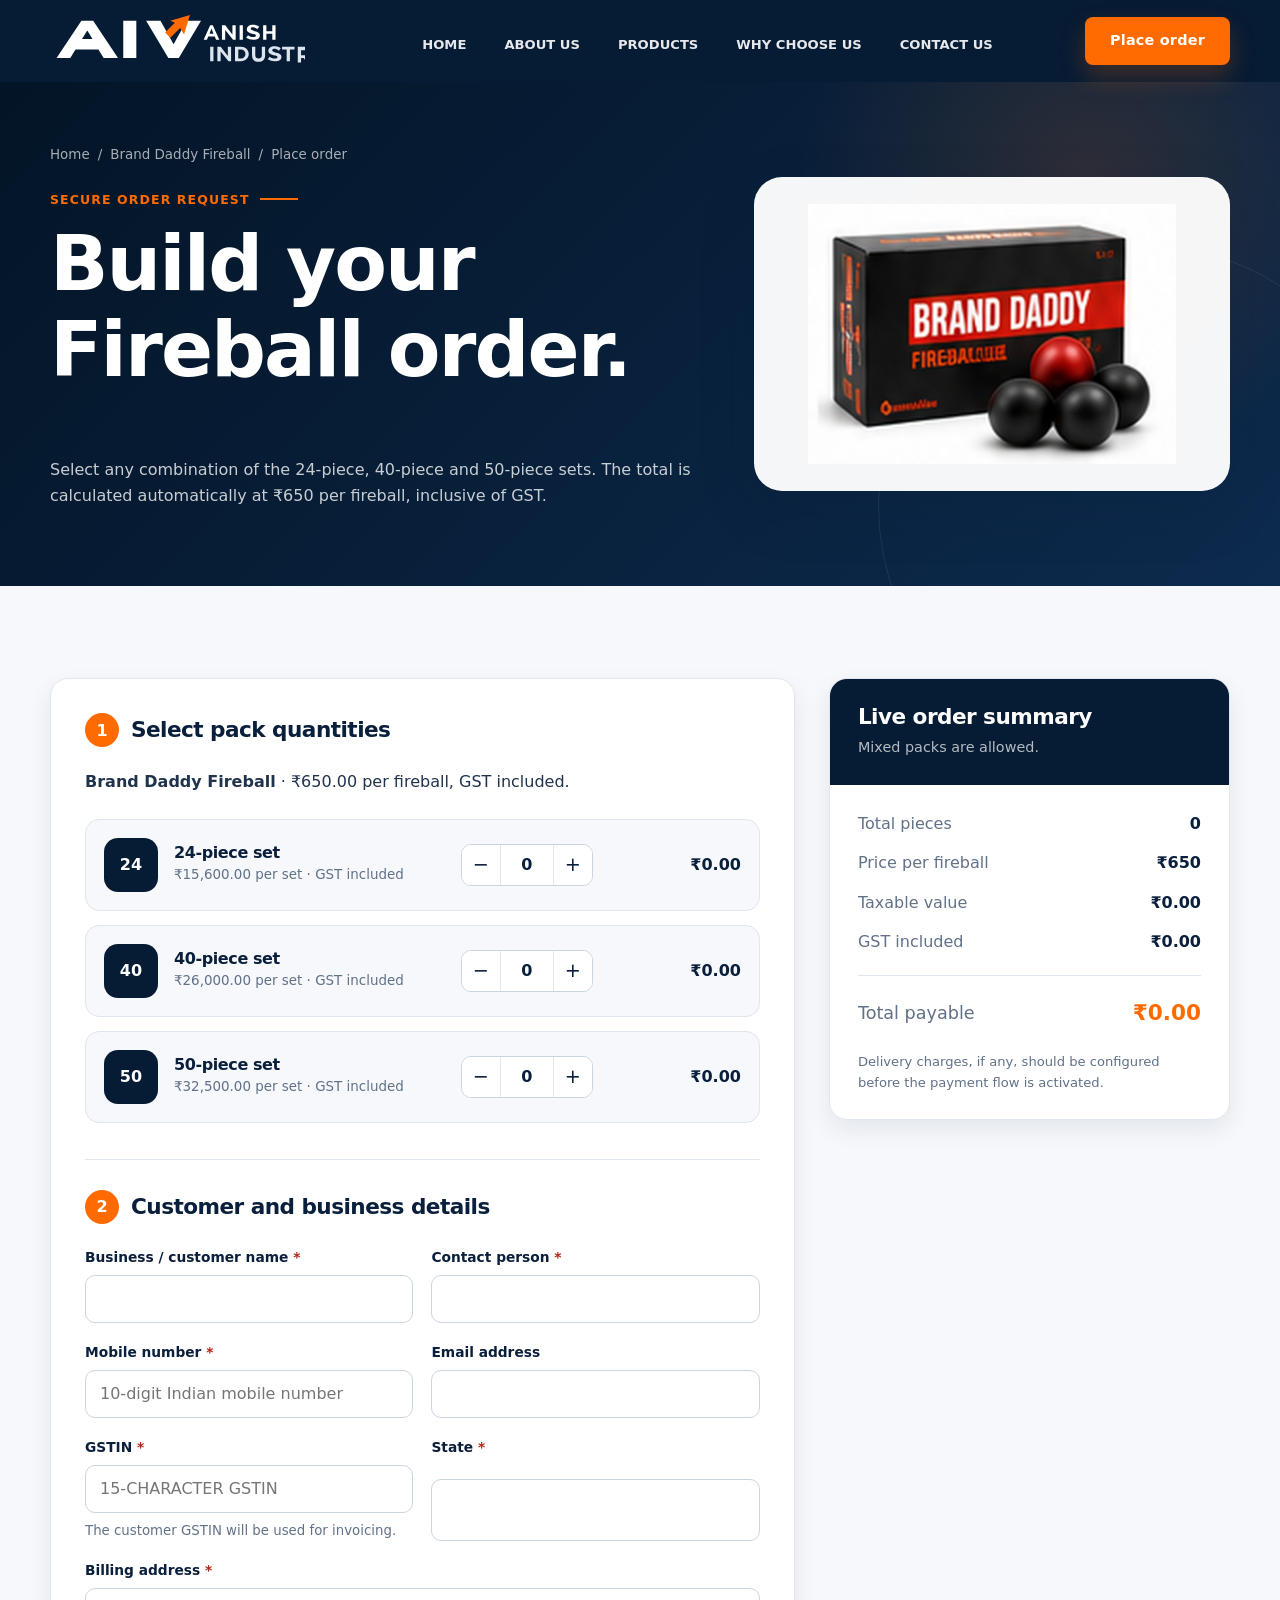
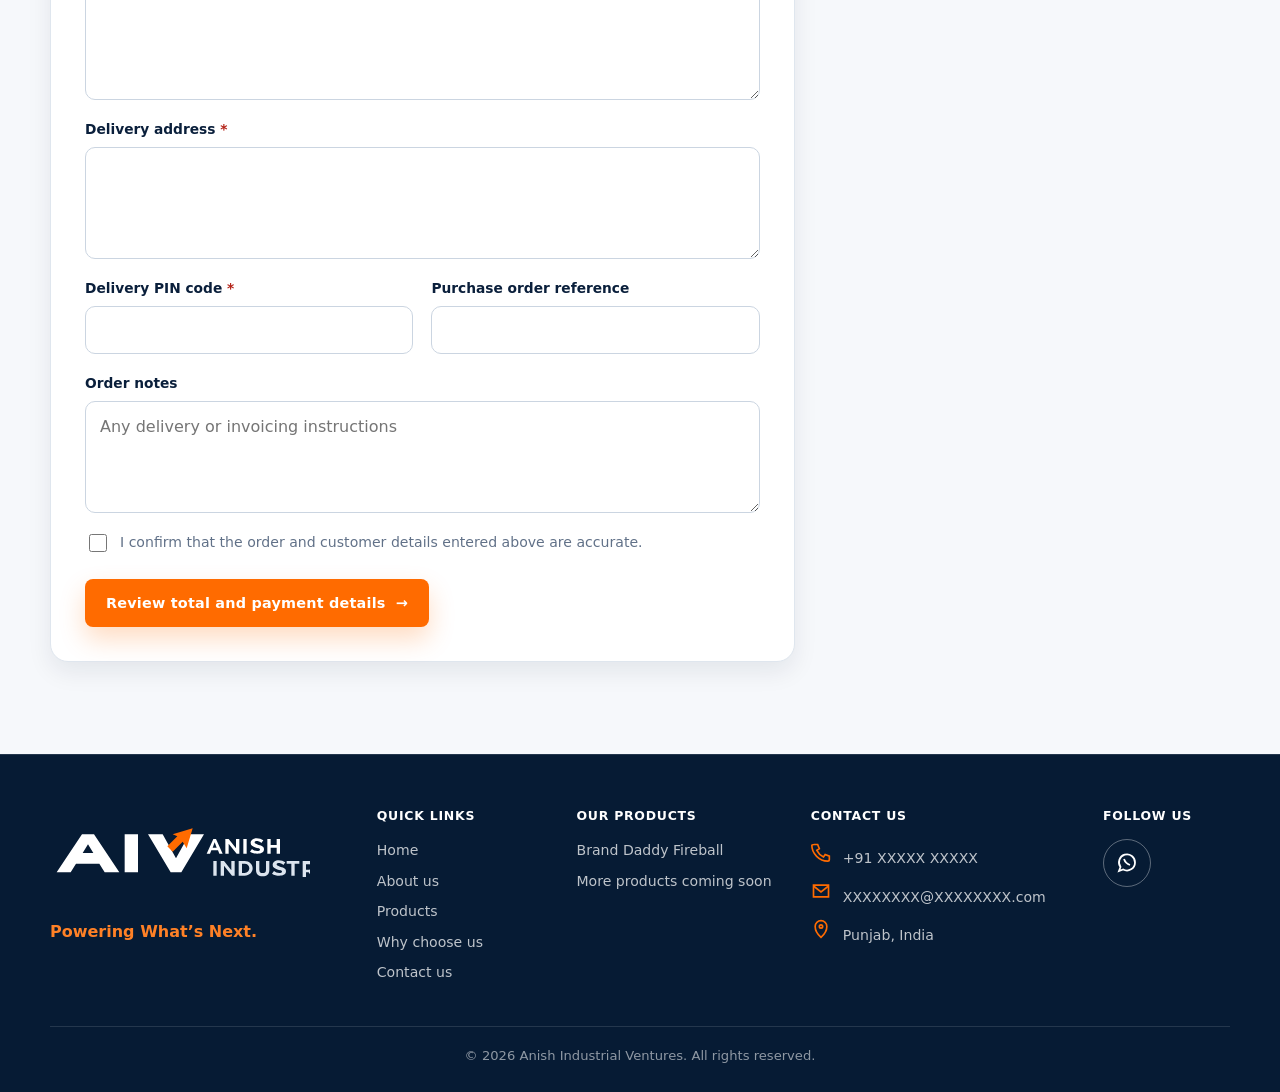
==== order.html @ 42742fc4 "Initial AIV website deployment" ====
<!doctype html>
<html lang="en">
<head>
  <meta charset="utf-8">
  <meta name="viewport" content="width=device-width, initial-scale=1">
  <meta name="description" content="Place a Brand Daddy Fireball order with Anish Industrial Ventures.">
  <meta name="theme-color" content="#061B34">
  <title>Place Order | AIV</title>
  <link rel="icon" href="assets/favicon.svg" type="image/svg+xml">
  <link rel="stylesheet" href="css/styles.css">
  <script src="js/site-config.js" defer></script>
  <script src="js/common.js" defer></script>
  <script src="js/order.js" defer></script>
</head>
<body>
  <header class="site-header">
    <div class="container header-inner">
      <a class="logo" href="index.html" aria-label="Anish Industrial Ventures home"><img src="assets/logo.svg" alt="Anish Industrial Ventures" width="390" height="92"></a>
      <nav class="desktop-nav" aria-label="Primary navigation"><a href="index.html">Home</a><a href="index.html#about">About us</a><a href="index.html#products">Products</a><a href="index.html#why-aiv">Why choose us</a><a href="index.html#contact">Contact us</a></nav>
      <a class="button button--primary header-cta" href="order.html" aria-current="page">Place order</a>
      <button class="menu-toggle" type="button" aria-expanded="false" aria-label="Open navigation" data-menu-toggle><span></span></button>
    </div>
    <nav class="mobile-menu" aria-label="Mobile navigation" data-mobile-menu><a href="index.html">Home</a><a href="index.html#about">About us</a><a href="index.html#products">Products</a><a href="index.html#why-aiv">Why choose us</a><a href="index.html#contact">Contact us</a><a class="button button--primary" href="order.html">Place order</a></nav>
  </header>

  <main>
    <section class="page-hero">
      <div class="container page-hero__inner">
        <div>
          <div class="breadcrumbs"><a href="index.html">Home</a><span>/</span><a href="product.html">Brand Daddy Fireball</a><span>/</span><span>Place order</span></div>
          <span class="eyebrow">Secure order request</span>
          <h1>Build your Fireball order.</h1>
          <p>Select any combination of the 24-piece, 40-piece and 50-piece sets. The total is calculated automatically at ₹650 per fireball, inclusive of GST.</p>
        </div>
        <div class="product-hero-image"><img src="assets/brand-daddy-fireball.png" alt="Brand Daddy Fireball" width="776" height="548"></div>
      </div>
    </section>

    <section class="section section--alt">
      <div class="container order-layout">
        <div>
          <form class="order-panel" id="customer-form" novalidate>
            <div class="form-section">
              <div class="form-section__title"><span>1</span><h2>Select pack quantities</h2></div>
              <p><strong data-order-product-name>Brand Daddy Fireball</strong> · <span data-unit-price>₹650</span> per fireball, GST included.</p>
              <div class="order-pack-list" data-order-packs></div>
            </div>

            <div class="form-section">
              <div class="form-section__title"><span>2</span><h2>Customer and business details</h2></div>
              <div class="form-grid">
                <div class="field"><label for="business-name">Business / customer name <span>*</span></label><input id="business-name" name="businessName" autocomplete="organization" required maxlength="120"></div>
                <div class="field"><label for="contact-person">Contact person <span>*</span></label><input id="contact-person" name="contactPerson" autocomplete="name" required maxlength="100"></div>
                <div class="field"><label for="phone">Mobile number <span>*</span></label><input id="phone" name="phone" inputmode="numeric" autocomplete="tel" placeholder="10-digit Indian mobile number" required maxlength="14"></div>
                <div class="field"><label for="email">Email address</label><input id="email" name="email" type="email" autocomplete="email" maxlength="160"></div>
                <div class="field"><label for="gstin">GSTIN <span>*</span></label><input id="gstin" name="gstin" autocomplete="off" placeholder="15-character GSTIN" required maxlength="15" style="text-transform:uppercase"><small>The customer GSTIN will be used for invoicing.</small></div>
                <div class="field"><label for="state">State <span>*</span></label><input id="state" name="state" autocomplete="address-level1" required maxlength="80"></div>
                <div class="field field--full"><label for="billing-address">Billing address <span>*</span></label><textarea id="billing-address" name="billingAddress" autocomplete="billing street-address" required maxlength="500"></textarea></div>
                <div class="field field--full"><label for="delivery-address">Delivery address <span>*</span></label><textarea id="delivery-address" name="deliveryAddress" autocomplete="shipping street-address" required maxlength="500"></textarea></div>
                <div class="field"><label for="pincode">Delivery PIN code <span>*</span></label><input id="pincode" name="pincode" inputmode="numeric" pattern="[0-9]{6}" required maxlength="6"></div>
                <div class="field"><label for="purchase-order">Purchase order reference</label><input id="purchase-order" name="purchaseOrderReference" maxlength="100"></div>
                <div class="field field--full"><label for="notes">Order notes</label><textarea id="notes" name="notes" maxlength="600" placeholder="Any delivery or invoicing instructions"></textarea></div>
                <label class="checkbox-field field--full"><input type="checkbox" name="accuracyConfirmed" required><span>I confirm that the order and customer details entered above are accurate.</span></label>
              </div>
              <div class="button-row" style="margin-top:24px"><button class="button button--primary" type="submit">Review total and payment details <span aria-hidden="true">→</span></button></div>
            </div>
          </form>

          <section class="order-panel payment-step" data-payment-step hidden>
            <div class="form-section__title"><span>3</span><h2>Payment and order submission</h2></div>
            <div class="payment-setup-banner" data-payment-setup-banner hidden><strong>Setup pending:</strong> Official bank details, GSTIN and the bank QR code are currently shown as placeholders. Payment submission is disabled until they are added in <code>js/site-config.js</code>.</div>

            <div class="review-box">
              <div class="review-box__header"><span>Order reference</span><strong data-order-id>AIV-XXXXXXXX</strong></div>
              <div data-review-items></div>
              <div class="review-line"><span>Total pieces</span><strong data-total-pieces>0</strong></div>
              <div class="review-line"><span>Taxable value</span><strong data-taxable-value>₹0</strong></div>
              <div class="review-line"><span>GST</span><strong data-gst-value>₹0</strong></div>
              <div class="review-line"><span>Total payable</span><strong data-order-total>₹0</strong></div>
            </div>

            <p data-payment-instructions>Use the generated AIV Order ID in the payment remarks. Your order will be confirmed after payment verification.</p>
            <div class="bank-grid">
              <div class="bank-details">
                <div class="bank-row"><span>Account name</span><strong data-bank-account-name>XXXXXXXXXXXXXXX</strong></div>
                <div class="bank-row"><span>Bank name</span><strong data-bank-name>XXXXXXXXXXXXXXX</strong></div>
                <div class="bank-row"><span>Account number</span><strong data-bank-account-number>XXXXXXXXXXXXXXX</strong></div>
                <div class="bank-row"><span>IFSC</span><strong data-bank-ifsc>XXXXXXXXXXX</strong></div>
                <div class="bank-row"><span>Branch</span><strong data-bank-branch>XXXXXXXXXXXXXXX</strong></div>
                <div class="bank-row"><span>UPI ID</span><strong data-upi-id>XXXXXXXXXXXXXXX</strong></div>
              </div>
              <div class="bank-qr"><img src="assets/bank-qr-placeholder.svg" alt="Bank QR code placeholder" width="360" height="360" data-bank-qr><span>Replace with official bank QR before launch</span></div>
            </div>

            <form id="payment-form" novalidate>
              <div class="form-grid">
                <div class="field"><label for="payer-name">Payer / account name <span>*</span></label><input id="payer-name" name="payerName" required maxlength="120"></div>
                <div class="field"><label for="payment-date">Payment date <span>*</span></label><input id="payment-date" name="paymentDate" type="date" required></div>
                <div class="field"><label for="utr">UTR / transaction reference <span>*</span></label><input id="utr" name="utr" required maxlength="80"></div>
                <div class="field"><label for="payment-screenshot">Payment screenshot <span>*</span></label><input id="payment-screenshot" name="paymentScreenshot" type="file" accept="image/*" required><small>Maximum file size: 5 MB.</small></div>
                <label class="checkbox-field field--full"><input type="checkbox" name="verificationConsent" required><span>I understand that the order is confirmed only after AIV verifies the payment.</span></label>
              </div>
              <div class="button-row" style="margin-top:24px"><button class="button button--primary" type="submit" data-submit-payment>Submit payment details</button></div>
            </form>

            <div class="status-message" data-order-status hidden></div>
            <div class="success-panel" data-success-panel hidden><h3>Order received</h3><p>Order <strong data-success-order-id></strong> has been recorded with the status <strong>Payment verification pending</strong>.</p><a class="button button--outline" href="#" target="_blank" rel="noopener" data-success-whatsapp>Share on WhatsApp</a></div>
          </section>
        </div>

        <aside class="order-summary" aria-label="Order summary">
          <div class="order-summary__header"><h2>Live order summary</h2><p>Mixed packs are allowed.</p></div>
          <div class="order-summary__body">
            <div class="order-summary__row"><span>Total pieces</span><strong data-total-pieces>0</strong></div>
            <div class="order-summary__row"><span>Price per fireball</span><strong data-unit-price>₹650</strong></div>
            <div class="order-summary__row"><span>Taxable value</span><strong data-taxable-value>₹0</strong></div>
            <div class="order-summary__row"><span>GST included</span><strong data-gst-value>₹0</strong></div>
            <div class="order-summary__row order-summary__total"><span>Total payable</span><strong data-order-total>₹0</strong></div>
            <p style="margin:20px 0 0;color:var(--muted);font-size:.82rem">Delivery charges, if any, should be configured before the payment flow is activated.</p>
          </div>
        </aside>
      </div>
    </section>
  </main>

  <footer class="site-footer">
    <div class="container footer-grid">
      <div class="footer-brand"><img src="assets/logo.svg" alt="Anish Industrial Ventures" width="390" height="92"><p data-tagline>Powering What’s Next.</p></div>
      <div class="footer-column"><h3>Quick links</h3><a href="index.html">Home</a><a href="index.html#about">About us</a><a href="index.html#products">Products</a><a href="index.html#why-aiv">Why choose us</a><a href="index.html#contact">Contact us</a></div>
      <div class="footer-column"><h3>Our products</h3><a href="product.html">Brand Daddy Fireball</a><span>More products coming soon</span></div>
      <div class="footer-column"><h3>Contact us</h3><div class="footer-contact-row"><svg viewBox="0 0 24 24" fill="none" stroke-width="2"><path d="M4 3h4l2 5-3 2c2 4 4 6 8 8l2-3 5 2v4c0 1-1 2-2 2C10 23 1 14 1 4c0-1 1-1 3-1Z"/></svg><a href="index.html#contact" data-phone-link data-phone>+91 XXXXX XXXXX</a></div><div class="footer-contact-row"><svg viewBox="0 0 24 24" fill="none" stroke-width="2"><path d="M3 5h18v14H3z"/><path d="m3 6 9 7 9-7"/></svg><a href="index.html#contact" data-email-link data-email>XXXXXXXX@XXXXXXXX.com</a></div><div class="footer-contact-row"><svg viewBox="0 0 24 24" fill="none" stroke-width="2"><path d="M12 22s7-6 7-13a7 7 0 1 0-14 0c0 7 7 13 7 13Z"/><circle cx="12" cy="9" r="2"/></svg><span data-address>Punjab, India</span></div></div>
      <div class="footer-column"><h3>Follow us</h3><a class="whatsapp-icon" href="index.html#contact" data-whatsapp-link aria-label="WhatsApp AIV"><svg viewBox="0 0 24 24" stroke-width="1.8"><path d="M20 11.5a8 8 0 0 1-11.8 7L4 20l1.5-4A8 8 0 1 1 20 11.5Z"/><path d="M9 8c1 3 3 5 6 6"/></svg></a></div>
    </div>
    <div class="container footer-bottom">© <span data-year></span> <span data-company-name>Anish Industrial Ventures</span>. All rights reserved.</div>
  </footer>
</body>
</html>
---- css/styles.css ----
:root {
  --navy-950: #031426;
  --navy-900: #061b34;
  --navy-850: #0a2442;
  --navy-800: #0d2b4e;
  --navy-700: #163b63;
  --orange-500: #ff6b00;
  --orange-400: #ff8126;
  --orange-100: #fff1e7;
  --white: #ffffff;
  --surface: #ffffff;
  --surface-alt: #f6f8fb;
  --line: #dfe6ee;
  --ink: #0a1f3b;
  --text: #20334d;
  --muted: #617188;
  --success: #137a47;
  --error: #b42318;
  --shadow-sm: 0 10px 25px rgba(6, 27, 52, 0.08);
  --shadow-md: 0 20px 60px rgba(6, 27, 52, 0.14);
  --radius-sm: 10px;
  --radius-md: 18px;
  --radius-lg: 28px;
  --container: 1180px;
  --header-height: 82px;
}

* {
  box-sizing: border-box;
}

html {
  scroll-behavior: smooth;
}

body {
  margin: 0;
  color: var(--text);
  background: var(--surface);
  font-family: Inter, ui-sans-serif, system-ui, -apple-system, BlinkMacSystemFont, "Segoe UI", sans-serif;
  line-height: 1.6;
  -webkit-font-smoothing: antialiased;
  text-rendering: optimizeLegibility;
}

body.menu-open {
  overflow: hidden;
}

img {
  display: block;
  max-width: 100%;
}

a {
  color: inherit;
  text-decoration: none;
}

button,
input,
textarea,
select {
  font: inherit;
}

button,
a.button {
  -webkit-tap-highlight-color: transparent;
}

button:focus-visible,
a:focus-visible,
input:focus-visible,
textarea:focus-visible,
select:focus-visible {
  outline: 3px solid rgba(255, 107, 0, 0.35);
  outline-offset: 3px;
}

h1,
h2,
h3,
p {
  margin-top: 0;
}

h1,
h2,
h3 {
  color: var(--ink);
  line-height: 1.12;
  letter-spacing: -0.025em;
}

h1 {
  font-size: clamp(2.7rem, 6vw, 5.5rem);
}

h2 {
  font-size: clamp(2rem, 4vw, 3.2rem);
}

h3 {
  font-size: 1.25rem;
}

.container {
  width: min(calc(100% - 40px), var(--container));
  margin-inline: auto;
}

.section {
  padding: 92px 0;
}

.section--tight {
  padding: 64px 0;
}

.section--alt {
  background: var(--surface-alt);
}

.section--dark {
  color: var(--white);
  background: linear-gradient(135deg, var(--navy-950), var(--navy-900));
}

.section-heading {
  display: flex;
  align-items: end;
  justify-content: space-between;
  gap: 24px;
  margin-bottom: 34px;
}

.section-heading p {
  max-width: 620px;
  margin-bottom: 0;
  color: var(--muted);
}

.eyebrow {
  display: inline-flex;
  align-items: center;
  gap: 10px;
  margin-bottom: 12px;
  color: var(--orange-500);
  font-size: 0.78rem;
  font-weight: 800;
  letter-spacing: 0.09em;
  text-transform: uppercase;
}

.eyebrow::after {
  width: 38px;
  height: 2px;
  content: "";
  background: currentColor;
}

.button-row {
  display: flex;
  flex-wrap: wrap;
  gap: 14px;
}

.button {
  display: inline-flex;
  min-height: 48px;
  align-items: center;
  justify-content: center;
  gap: 10px;
  padding: 0 20px;
  border: 1px solid transparent;
  border-radius: 8px;
  font-size: 0.9rem;
  font-weight: 800;
  letter-spacing: 0.015em;
  cursor: pointer;
  transition: transform 180ms ease, box-shadow 180ms ease, background 180ms ease, border-color 180ms ease;
}

.button:hover {
  transform: translateY(-2px);
}

.button--primary {
  color: var(--white);
  background: var(--orange-500);
  box-shadow: 0 12px 26px rgba(255, 107, 0, 0.24);
}

.button--primary:hover {
  background: var(--orange-400);
}

.button--outline {
  color: var(--ink);
  border-color: #a9b6c5;
  background: transparent;
}

.button--outline:hover {
  border-color: var(--orange-500);
  color: var(--orange-500);
}

.button--light {
  color: var(--white);
  border-color: rgba(255, 255, 255, 0.55);
  background: rgba(255, 255, 255, 0.04);
}

.button--light:hover {
  border-color: var(--white);
  background: rgba(255, 255, 255, 0.08);
}

.button:disabled {
  transform: none;
  color: #7a8798;
  border-color: #d6dde5;
  background: #edf1f5;
  box-shadow: none;
  cursor: not-allowed;
}

/* Header */
.site-header {
  position: sticky;
  z-index: 50;
  top: 0;
  color: var(--white);
  background: var(--navy-900);
  transition: box-shadow 180ms ease, background 180ms ease;
}

.site-header.is-scrolled {
  box-shadow: 0 12px 30px rgba(0, 0, 0, 0.18);
}

.header-inner {
  display: grid;
  min-height: var(--header-height);
  grid-template-columns: 280px 1fr auto;
  align-items: center;
  gap: 24px;
}

.logo {
  display: inline-flex;
  align-items: center;
}

.logo img {
  width: 255px;
  height: auto;
}

.desktop-nav {
  display: flex;
  align-items: center;
  justify-content: center;
  gap: clamp(18px, 3vw, 38px);
}

.desktop-nav a {
  position: relative;
  padding: 31px 0 25px;
  color: rgba(255, 255, 255, 0.9);
  font-size: 0.82rem;
  font-weight: 800;
  text-transform: uppercase;
}

.desktop-nav a::after {
  position: absolute;
  right: 0;
  bottom: 20px;
  left: 0;
  height: 2px;
  content: "";
  background: var(--orange-500);
  transform: scaleX(0);
  transform-origin: left;
  transition: transform 180ms ease;
}

.desktop-nav a:hover,
.desktop-nav a[aria-current="page"] {
  color: var(--orange-400);
}

.desktop-nav a:hover::after,
.desktop-nav a[aria-current="page"]::after {
  transform: scaleX(1);
}

.header-cta {
  min-width: 145px;
}

.menu-toggle {
  display: none;
  width: 46px;
  height: 46px;
  align-items: center;
  justify-content: center;
  border: 1px solid rgba(255, 255, 255, 0.2);
  border-radius: 10px;
  color: var(--white);
  background: transparent;
  cursor: pointer;
}

.menu-toggle span,
.menu-toggle span::before,
.menu-toggle span::after {
  display: block;
  width: 22px;
  height: 2px;
  content: "";
  background: currentColor;
  transition: transform 180ms ease;
}

.menu-toggle span {
  position: relative;
}

.menu-toggle span::before {
  position: absolute;
  top: -7px;
}

.menu-toggle span::after {
  position: absolute;
  top: 7px;
}

.mobile-menu {
  display: none;
}

/* Hero */
.hero {
  position: relative;
  overflow: hidden;
  color: var(--white);
  background: var(--navy-900);
}

.hero::before {
  position: absolute;
  inset: 0;
  content: "";
  pointer-events: none;
  background:
    radial-gradient(circle at 18% 26%, rgba(255, 107, 0, 0.08), transparent 27%),
    linear-gradient(90deg, rgba(3, 20, 38, 0.45), transparent 60%);
}

.hero-inner {
  position: relative;
  display: grid;
  min-height: 610px;
  grid-template-columns: 44% 56%;
}

.hero-content {
  display: flex;
  flex-direction: column;
  justify-content: center;
  padding: 78px 48px 84px 0;
}

.hero-content h1 {
  margin-bottom: 22px;
  color: var(--white);
}

.hero-content h1 span {
  color: var(--orange-500);
}

.hero-content p {
  max-width: 520px;
  margin-bottom: 8px;
  color: rgba(255, 255, 255, 0.82);
  font-size: 1.05rem;
}

.hero-content .button-row {
  margin-top: 28px;
}

.hero-media {
  position: relative;
  min-height: 610px;
  background:
    linear-gradient(90deg, var(--navy-900) 0%, rgba(6, 27, 52, 0.78) 7%, rgba(6, 27, 52, 0.08) 28%),
    linear-gradient(0deg, rgba(6, 27, 52, 0.78) 0%, rgba(6, 27, 52, 0) 38%),
    url("../assets/hero-warehouse.jpg") center / cover no-repeat;
}

.hero-badges {
  position: absolute;
  right: 28px;
  bottom: 28px;
  left: 70px;
  display: grid;
  grid-template-columns: repeat(3, 1fr);
}

.hero-badge {
  display: grid;
  place-items: center;
  min-height: 96px;
  padding: 12px 18px;
  border-right: 1px solid rgba(255, 255, 255, 0.25);
  text-align: center;
}

.hero-badge:last-child {
  border-right: 0;
}

.hero-badge svg {
  width: 34px;
  height: 34px;
  margin-bottom: 7px;
  stroke: var(--white);
}

.hero-badge strong {
  display: block;
  color: var(--white);
  font-size: 0.78rem;
  line-height: 1.25;
  text-transform: uppercase;
}

/* Trust strip */
.trust-strip {
  border-bottom: 1px solid var(--line);
  background: var(--white);
}

.trust-grid {
  display: grid;
  grid-template-columns: repeat(4, 1fr);
}

.trust-item {
  display: grid;
  min-height: 118px;
  grid-template-columns: 44px 1fr;
  align-items: center;
  gap: 16px;
  padding: 24px 30px;
  border-right: 1px solid var(--line);
}

.trust-item:last-child {
  border-right: 0;
}

.trust-item svg {
  width: 40px;
  height: 40px;
  stroke: var(--navy-900);
}

.trust-item--accent svg {
  stroke: var(--orange-500);
}

.trust-item strong {
  display: block;
  margin-bottom: 3px;
  color: var(--ink);
  font-size: 0.78rem;
  text-transform: uppercase;
}

.trust-item span {
  display: block;
  color: var(--muted);
  font-size: 0.86rem;
  line-height: 1.45;
}

/* About */
.about-grid {
  display: grid;
  grid-template-columns: minmax(0, 1fr) minmax(0, 1.1fr);
  align-items: center;
  gap: 64px;
}

.about-media {
  position: relative;
}

.about-media::before {
  position: absolute;
  top: 28px;
  left: -44px;
  width: 88px;
  height: 150px;
  content: "";
  opacity: 0.7;
  background-image: radial-gradient(var(--orange-500) 1.6px, transparent 1.6px);
  background-size: 14px 14px;
}

.about-media img {
  position: relative;
  width: 100%;
  border-radius: var(--radius-md);
  box-shadow: var(--shadow-sm);
}

.about-content > p {
  max-width: 660px;
  color: var(--text);
}

.value-grid {
  display: grid;
  grid-template-columns: repeat(3, 1fr);
  gap: 30px;
  margin-top: 34px;
}

.value-item svg {
  width: 46px;
  height: 46px;
  margin-bottom: 14px;
  stroke: var(--navy-900);
}

.value-item h3 {
  margin-bottom: 8px;
  font-size: 1rem;
}

.value-item p {
  margin-bottom: 0;
  color: var(--muted);
  font-size: 0.9rem;
}

/* Product cards */
.product-grid {
  display: grid;
  grid-template-columns: minmax(0, 1.4fr) minmax(320px, 0.8fr);
  gap: 28px;
}

.product-card {
  border: 1px solid var(--line);
  border-radius: var(--radius-md);
  background: var(--white);
  box-shadow: var(--shadow-sm);
}

.product-card--featured {
  display: grid;
  grid-template-columns: minmax(250px, 0.9fr) minmax(300px, 1.1fr);
  overflow: hidden;
}

.product-card__media {
  display: flex;
  min-height: 350px;
  align-items: center;
  justify-content: center;
  padding: 32px;
  background: linear-gradient(145deg, #ffffff, #f0f3f7);
}

.product-card__media img {
  width: 100%;
  max-width: 390px;
  object-fit: contain;
  transition: transform 220ms ease;
}

.product-card__media:hover img {
  transform: scale(1.035);
}

.product-card__content {
  display: flex;
  flex-direction: column;
  justify-content: center;
  padding: 42px;
}

.product-card__content h3 {
  margin-bottom: 12px;
  font-size: 1.8rem;
}

.product-card__content p {
  color: var(--muted);
}

.product-card__meta {
  display: flex;
  align-items: baseline;
  gap: 10px;
  margin: 8px 0 26px;
}

.product-card__meta strong {
  color: var(--ink);
  font-size: 1.45rem;
}

.product-card__meta span {
  color: var(--muted);
  font-size: 0.84rem;
}

.product-card--future {
  display: flex;
  min-height: 100%;
  align-items: center;
  gap: 24px;
  padding: 42px;
  border-style: dashed;
  border-color: rgba(255, 107, 0, 0.55);
  box-shadow: none;
}

.future-product-icon {
  display: grid;
  width: 66px;
  height: 66px;
  flex: 0 0 auto;
  place-items: center;
  border-radius: 50%;
  color: var(--white);
  background: var(--orange-500);
  font-size: 2.2rem;
  line-height: 1;
}

.product-card--future p {
  margin-bottom: 0;
  color: var(--muted);
}

/* Why choose */
.why-grid {
  display: grid;
  grid-template-columns: repeat(6, 1fr);
}

.why-item {
  padding: 24px 20px;
  border-right: 1px solid rgba(255, 255, 255, 0.16);
  text-align: center;
}

.why-item:last-child {
  border-right: 0;
}

.why-item svg {
  width: 46px;
  height: 46px;
  margin: 0 auto 16px;
  stroke: var(--orange-500);
}

.why-item h3 {
  margin-bottom: 8px;
  color: var(--white);
  font-size: 0.96rem;
}

.why-item p {
  margin-bottom: 0;
  color: rgba(255, 255, 255, 0.68);
  font-size: 0.82rem;
}

/* Footer */
.site-footer {
  color: rgba(255, 255, 255, 0.74);
  background: var(--navy-900);
  border-top: 1px solid rgba(255, 255, 255, 0.12);
}

.footer-grid {
  display: grid;
  grid-template-columns: 1.25fr 0.7fr 0.85fr 1.1fr 0.55fr;
  gap: 38px;
  padding: 54px 0 34px;
}

.footer-brand img {
  width: 260px;
  margin-bottom: 18px;
}

.footer-brand p {
  color: var(--orange-400);
  font-weight: 700;
}

.footer-column h3 {
  margin-bottom: 16px;
  color: var(--white);
  font-size: 0.78rem;
  letter-spacing: 0.06em;
  text-transform: uppercase;
}

.footer-column a,
.footer-column span {
  display: block;
  margin: 8px 0;
  font-size: 0.88rem;
}

.footer-column a:hover {
  color: var(--orange-400);
}

.footer-contact-row {
  display: grid;
  grid-template-columns: 22px 1fr;
  align-items: start;
  gap: 10px;
}

.footer-contact-row svg {
  width: 20px;
  height: 20px;
  margin-top: 3px;
  stroke: var(--orange-500);
}

.whatsapp-icon {
  display: grid !important;
  width: 48px;
  height: 48px;
  place-items: center;
  border: 1px solid rgba(255, 255, 255, 0.35);
  border-radius: 50%;
  color: var(--white);
}

.whatsapp-icon svg {
  width: 24px;
  height: 24px;
  fill: none;
  stroke: currentColor;
}

.footer-bottom {
  padding: 18px 0 26px;
  border-top: 1px solid rgba(255, 255, 255, 0.12);
  color: rgba(255, 255, 255, 0.55);
  text-align: center;
  font-size: 0.82rem;
}

/* Inner-page hero */
.page-hero {
  position: relative;
  overflow: hidden;
  color: var(--white);
  background:
    radial-gradient(circle at 85% 20%, rgba(255, 107, 0, 0.15), transparent 25%),
    linear-gradient(135deg, var(--navy-950), var(--navy-800));
}

.page-hero::after {
  position: absolute;
  right: -120px;
  bottom: -180px;
  width: 520px;
  height: 520px;
  border: 1px solid rgba(255, 255, 255, 0.08);
  border-radius: 50%;
  content: "";
}

.page-hero__inner {
  position: relative;
  z-index: 1;
  display: grid;
  min-height: 370px;
  grid-template-columns: 1.15fr 0.85fr;
  align-items: center;
  gap: 60px;
  padding: 62px 0;
}

.page-hero h1,
.page-hero h2 {
  color: var(--white);
}

.page-hero p {
  max-width: 680px;
  color: rgba(255, 255, 255, 0.78);
}

.breadcrumbs {
  display: flex;
  flex-wrap: wrap;
  gap: 8px;
  margin-bottom: 20px;
  color: rgba(255, 255, 255, 0.65);
  font-size: 0.84rem;
}

.breadcrumbs a:hover {
  color: var(--orange-400);
}

.product-hero-image {
  display: flex;
  min-height: 280px;
  align-items: center;
  justify-content: center;
  padding: 26px;
  border: 1px solid rgba(255, 255, 255, 0.1);
  border-radius: var(--radius-lg);
  background: rgba(255, 255, 255, 0.96);
  box-shadow: var(--shadow-md);
}

.product-hero-image img {
  max-height: 260px;
  object-fit: contain;
}

.authorised-pill {
  display: inline-flex;
  align-items: center;
  gap: 9px;
  margin: 12px 0 22px;
  padding: 8px 13px;
  border: 1px solid rgba(255, 129, 38, 0.45);
  border-radius: 999px;
  color: #ffd1ae;
  background: rgba(255, 107, 0, 0.08);
  font-size: 0.84rem;
  font-weight: 700;
}

.authorised-pill svg {
  width: 20px;
  height: 20px;
  stroke: var(--orange-400);
}

.product-details-grid {
  display: grid;
  grid-template-columns: minmax(0, 1.1fr) minmax(320px, 0.9fr);
  gap: 48px;
}

.detail-card {
  padding: 34px;
  border: 1px solid var(--line);
  border-radius: var(--radius-md);
  background: var(--white);
}

.detail-card h2 {
  font-size: 1.9rem;
}

.check-list,
.usage-list {
  margin: 0;
  padding: 0;
  list-style: none;
}

.check-list {
  display: grid;
  gap: 14px;
}

.check-list li {
  position: relative;
  padding-left: 32px;
}

.check-list li::before {
  position: absolute;
  top: 2px;
  left: 0;
  display: grid;
  width: 22px;
  height: 22px;
  place-items: center;
  border-radius: 50%;
  color: var(--white);
  content: "✓";
  background: var(--orange-500);
  font-size: 0.75rem;
  font-weight: 900;
}

.usage-list {
  display: grid;
  gap: 18px;
}

.usage-list li {
  display: grid;
  grid-template-columns: 42px 1fr;
  align-items: start;
  gap: 14px;
}

.usage-list span {
  display: grid;
  width: 42px;
  height: 42px;
  place-items: center;
  border-radius: 50%;
  color: var(--orange-500);
  background: var(--orange-100);
  font-weight: 900;
}

.usage-list p {
  margin: 7px 0 0;
}

.pack-grid {
  display: grid;
  grid-template-columns: repeat(3, 1fr);
  gap: 18px;
}

.pack-card {
  display: flex;
  align-items: center;
  gap: 18px;
  padding: 24px;
  border: 1px solid var(--line);
  border-radius: var(--radius-md);
  background: var(--white);
  box-shadow: var(--shadow-sm);
}

.pack-card__count {
  display: grid;
  width: 64px;
  height: 64px;
  flex: 0 0 auto;
  place-items: center;
  border-radius: 16px;
  color: var(--white);
  background: var(--navy-900);
  font-size: 1.35rem;
  font-weight: 900;
}

.pack-card h3 {
  margin-bottom: 4px;
}

.pack-card p {
  margin-bottom: 0;
  color: var(--muted);
}

.video-grid {
  display: grid;
  grid-template-columns: repeat(2, 1fr);
  gap: 24px;
}

.video-placeholder {
  display: flex;
  min-height: 240px;
  grid-column: 1 / -1;
  align-items: center;
  justify-content: center;
  gap: 28px;
  padding: 42px;
  border: 2px dashed rgba(255, 107, 0, 0.4);
  border-radius: var(--radius-md);
  text-align: left;
  background: var(--orange-100);
}

.video-placeholder__play {
  display: grid;
  width: 76px;
  height: 76px;
  flex: 0 0 auto;
  place-items: center;
  border-radius: 50%;
  color: var(--white);
  background: var(--orange-500);
  box-shadow: 0 12px 30px rgba(255, 107, 0, 0.25);
}

.video-frame {
  position: relative;
  overflow: hidden;
  padding-top: 56.25%;
  border-radius: var(--radius-md);
  background: var(--navy-900);
}

.video-frame iframe {
  position: absolute;
  inset: 0;
  width: 100%;
  height: 100%;
  border: 0;
}

.product-cta {
  display: grid;
  grid-template-columns: 1fr auto;
  align-items: center;
  gap: 28px;
  padding: 42px;
  border-radius: var(--radius-md);
  color: var(--white);
  background: linear-gradient(135deg, var(--navy-900), var(--navy-700));
}

.product-cta h2 {
  margin-bottom: 8px;
  color: var(--white);
}

.product-cta p {
  margin-bottom: 0;
  color: rgba(255, 255, 255, 0.72);
}

/* Order page */
.order-layout {
  display: grid;
  grid-template-columns: minmax(0, 1.3fr) minmax(320px, 0.7fr);
  align-items: start;
  gap: 34px;
}

.order-panel,
.order-summary {
  border: 1px solid var(--line);
  border-radius: var(--radius-md);
  background: var(--white);
  box-shadow: var(--shadow-sm);
}

.order-panel {
  padding: 34px;
}

.order-summary {
  position: sticky;
  top: calc(var(--header-height) + 24px);
  overflow: hidden;
}

.order-summary__header {
  padding: 26px 28px;
  color: var(--white);
  background: var(--navy-900);
}

.order-summary__header h2 {
  margin-bottom: 6px;
  color: var(--white);
  font-size: 1.35rem;
}

.order-summary__header p {
  margin-bottom: 0;
  color: rgba(255, 255, 255, 0.7);
  font-size: 0.9rem;
}

.order-summary__body {
  padding: 26px 28px;
}

.order-summary__row {
  display: flex;
  align-items: center;
  justify-content: space-between;
  gap: 18px;
  margin-bottom: 14px;
  color: var(--muted);
}

.order-summary__row strong {
  color: var(--ink);
}

.order-summary__total {
  margin-top: 20px;
  padding-top: 20px;
  border-top: 1px solid var(--line);
  font-size: 1.1rem;
}

.order-summary__total strong {
  color: var(--orange-500);
  font-size: 1.35rem;
}

.order-pack-list {
  display: grid;
  gap: 14px;
  margin: 24px 0 36px;
}

.order-pack {
  display: grid;
  grid-template-columns: minmax(0, 1fr) auto 130px;
  align-items: center;
  gap: 18px;
  padding: 18px;
  border: 1px solid var(--line);
  border-radius: 14px;
  background: var(--surface-alt);
}

.order-pack__main {
  display: flex;
  align-items: center;
  gap: 16px;
}

.order-pack__pieces {
  display: grid;
  width: 54px;
  height: 54px;
  flex: 0 0 auto;
  place-items: center;
  border-radius: 14px;
  color: var(--white);
  background: var(--navy-900);
  font-weight: 900;
}

.order-pack h3 {
  margin-bottom: 2px;
  font-size: 1rem;
}

.order-pack p {
  margin-bottom: 0;
  color: var(--muted);
  font-size: 0.84rem;
}

.order-pack__line-total {
  color: var(--ink);
  text-align: right;
}

.quantity-control {
  display: grid;
  grid-template-columns: 38px 54px 38px;
  overflow: hidden;
  border: 1px solid #cbd5e1;
  border-radius: 10px;
  background: var(--white);
}

.quantity-control button,
.quantity-control input {
  height: 40px;
  border: 0;
  color: var(--ink);
  background: var(--white);
  text-align: center;
}

.quantity-control button {
  font-size: 1.2rem;
  cursor: pointer;
}

.quantity-control button:hover {
  color: var(--orange-500);
  background: var(--orange-100);
}

.quantity-control input {
  width: 54px;
  border-right: 1px solid var(--line);
  border-left: 1px solid var(--line);
  font-weight: 800;
  -moz-appearance: textfield;
}

.quantity-control input::-webkit-inner-spin-button,
.quantity-control input::-webkit-outer-spin-button {
  margin: 0;
  -webkit-appearance: none;
}

.form-section {
  margin-top: 34px;
  padding-top: 30px;
  border-top: 1px solid var(--line);
}

.form-section:first-of-type {
  margin-top: 0;
  padding-top: 0;
  border-top: 0;
}

.form-section__title {
  display: flex;
  align-items: center;
  gap: 12px;
  margin-bottom: 22px;
}

.form-section__title span {
  display: grid;
  width: 34px;
  height: 34px;
  place-items: center;
  border-radius: 50%;
  color: var(--white);
  background: var(--orange-500);
  font-weight: 900;
}

.form-section__title h2 {
  margin-bottom: 0;
  font-size: 1.35rem;
}

.form-grid {
  display: grid;
  grid-template-columns: repeat(2, minmax(0, 1fr));
  gap: 18px;
}

.field {
  display: grid;
  gap: 7px;
}

.field--full {
  grid-column: 1 / -1;
}

.field label {
  color: var(--ink);
  font-size: 0.86rem;
  font-weight: 750;
}

.field label span {
  color: var(--error);
}

.field input,
.field textarea,
.field select {
  width: 100%;
  border: 1px solid #cbd5e1;
  border-radius: 10px;
  color: var(--ink);
  background: var(--white);
}

.field input,
.field select {
  min-height: 48px;
  padding: 0 14px;
}

.field textarea {
  min-height: 112px;
  padding: 12px 14px;
  resize: vertical;
}

.field small {
  color: var(--muted);
}

.checkbox-field {
  display: flex;
  align-items: flex-start;
  gap: 10px;
  color: var(--muted);
  font-size: 0.88rem;
}

.checkbox-field input {
  width: 18px;
  height: 18px;
  margin-top: 3px;
  accent-color: var(--orange-500);
}

.payment-step {
  margin-top: 42px;
  scroll-margin-top: calc(var(--header-height) + 28px);
}

.payment-setup-banner {
  margin-bottom: 22px;
  padding: 16px 18px;
  border: 1px solid #f6c18e;
  border-radius: 12px;
  color: #7c3e00;
  background: #fff4e8;
  font-size: 0.9rem;
}

.review-box {
  margin-bottom: 26px;
  padding: 22px;
  border: 1px solid var(--line);
  border-radius: 14px;
  background: var(--surface-alt);
}

.review-box__header {
  display: flex;
  align-items: center;
  justify-content: space-between;
  gap: 18px;
  margin-bottom: 18px;
  padding-bottom: 16px;
  border-bottom: 1px solid var(--line);
}

.review-box__header strong {
  color: var(--orange-500);
}

.review-line {
  display: flex;
  justify-content: space-between;
  gap: 18px;
  margin: 10px 0;
}

.bank-grid {
  display: grid;
  grid-template-columns: minmax(0, 1fr) 230px;
  gap: 24px;
  margin: 26px 0;
}

.bank-details {
  padding: 22px;
  border: 1px solid var(--line);
  border-radius: 14px;
}

.bank-row {
  display: grid;
  grid-template-columns: 145px 1fr;
  gap: 18px;
  padding: 10px 0;
  border-bottom: 1px solid var(--line);
}

.bank-row:last-child {
  border-bottom: 0;
}

.bank-row span {
  color: var(--muted);
}

.bank-row strong {
  color: var(--ink);
  overflow-wrap: anywhere;
}

.bank-qr {
  display: grid;
  place-items: center;
  padding: 14px;
  border: 1px solid var(--line);
  border-radius: 14px;
  background: var(--surface-alt);
}

.bank-qr img {
  width: 100%;
  aspect-ratio: 1;
}

.bank-qr span {
  margin-top: 8px;
  color: var(--muted);
  font-size: 0.78rem;
  text-align: center;
}

.status-message {
  margin-top: 22px;
  padding: 15px 18px;
  border-radius: 10px;
  font-weight: 650;
}

.status-message--info {
  color: #284862;
  background: #eaf5ff;
}

.status-message--success {
  color: #0a5d37;
  background: #eaf8f0;
}

.status-message--error {
  color: #8d1c13;
  background: #fff0ee;
}

.success-panel {
  margin-top: 24px;
  padding: 24px;
  border: 1px solid #a6dbbf;
  border-radius: 14px;
  background: #effaf4;
}

.success-panel h3 {
  color: var(--success);
}

/* Contact */
.contact-strip {
  display: grid;
  grid-template-columns: 1fr auto;
  align-items: center;
  gap: 30px;
  padding: 38px;
  border: 1px solid var(--line);
  border-radius: var(--radius-md);
  background: var(--white);
  box-shadow: var(--shadow-sm);
}

.contact-strip h2 {
  margin-bottom: 8px;
}

.contact-strip p {
  margin-bottom: 0;
  color: var(--muted);
}

/* 404 */
.not-found {
  display: grid;
  min-height: calc(100vh - var(--header-height));
  place-items: center;
  padding: 60px 20px;
  text-align: center;
  background: var(--surface-alt);
}

.not-found strong {
  display: block;
  color: var(--orange-500);
  font-size: 5rem;
  line-height: 1;
}

/* Responsive */
@media (max-width: 1080px) {
  .header-inner {
    grid-template-columns: 235px 1fr auto;
  }

  .logo img {
    width: 220px;
  }

  .desktop-nav {
    gap: 20px;
  }

  .header-cta {
    display: none;
  }

  .hero-inner {
    grid-template-columns: 48% 52%;
  }

  .trust-grid {
    grid-template-columns: repeat(2, 1fr);
  }

  .trust-item:nth-child(2) {
    border-right: 0;
  }

  .trust-item:nth-child(-n + 2) {
    border-bottom: 1px solid var(--line);
  }

  .why-grid {
    grid-template-columns: repeat(3, 1fr);
  }

  .why-item:nth-child(3) {
    border-right: 0;
  }

  .why-item:nth-child(-n + 3) {
    border-bottom: 1px solid rgba(255, 255, 255, 0.16);
  }

  .footer-grid {
    grid-template-columns: 1.2fr repeat(2, 1fr);
  }

  .footer-brand {
    grid-row: span 2;
  }
}

@media (max-width: 860px) {
  :root {
    --header-height: 72px;
  }

  .section {
    padding: 72px 0;
  }

  .header-inner {
    grid-template-columns: 1fr auto;
  }

  .desktop-nav {
    display: none;
  }

  .menu-toggle {
    display: flex;
  }

  .mobile-menu {
    position: fixed;
    z-index: 49;
    top: var(--header-height);
    right: 0;
    bottom: 0;
    left: 0;
    display: grid;
    align-content: start;
    gap: 2px;
    padding: 24px;
    background: rgba(3, 20, 38, 0.98);
    opacity: 0;
    transform: translateY(-12px);
    pointer-events: none;
    transition: opacity 180ms ease, transform 180ms ease;
  }

  .mobile-menu.is-open {
    opacity: 1;
    transform: translateY(0);
    pointer-events: auto;
  }

  .mobile-menu a {
    padding: 18px 12px;
    border-bottom: 1px solid rgba(255, 255, 255, 0.12);
    color: var(--white);
    font-size: 1.05rem;
    font-weight: 750;
  }

  .mobile-menu .button {
    margin-top: 18px;
    border-bottom: 0;
  }

  .hero-inner,
  .page-hero__inner,
  .about-grid,
  .product-details-grid,
  .order-layout {
    grid-template-columns: 1fr;
  }

  .hero-content {
    padding: 64px 0 46px;
  }

  .hero-media {
    min-height: 430px;
    margin: 0 -20px;
    background-position: center;
  }

  .hero-badges {
    left: 24px;
    right: 24px;
  }

  .about-grid {
    gap: 42px;
  }

  .product-grid {
    grid-template-columns: 1fr;
  }

  .product-card--future {
    min-height: 260px;
  }

  .page-hero__inner {
    gap: 34px;
  }

  .product-hero-image {
    order: -1;
  }

  .order-summary {
    position: static;
    order: -1;
  }
}

@media (max-width: 680px) {
  .container {
    width: min(calc(100% - 28px), var(--container));
  }

  .logo img {
    width: 208px;
  }

  .section-heading,
  .product-cta,
  .contact-strip {
    align-items: flex-start;
    flex-direction: column;
  }

  .section-heading,
  .product-cta,
  .contact-strip {
    display: flex;
  }

  .trust-grid,
  .value-grid,
  .pack-grid,
  .why-grid,
  .footer-grid,
  .form-grid,
  .bank-grid,
  .video-grid {
    grid-template-columns: 1fr;
  }

  .trust-item {
    border-right: 0;
    border-bottom: 1px solid var(--line);
  }

  .trust-item:last-child {
    border-bottom: 0;
  }

  .why-item,
  .why-item:nth-child(3) {
    border-right: 0;
    border-bottom: 1px solid rgba(255, 255, 255, 0.16);
  }

  .why-item:last-child {
    border-bottom: 0;
  }

  .product-card--featured {
    grid-template-columns: 1fr;
  }

  .product-card__media {
    min-height: 280px;
  }

  .product-card__content,
  .product-card--future,
  .order-panel {
    padding: 26px;
  }

  .product-card--future {
    align-items: flex-start;
  }

  .page-hero__inner {
    padding: 48px 0;
  }

  .hero-badges {
    grid-template-columns: 1fr;
    left: 18px;
    right: 18px;
    bottom: 18px;
  }

  .hero-badge {
    min-height: 74px;
    grid-template-columns: 32px 1fr;
    justify-items: start;
    gap: 12px;
    border-right: 0;
    border-bottom: 1px solid rgba(255, 255, 255, 0.2);
    text-align: left;
  }

  .hero-badge:last-child {
    border-bottom: 0;
  }

  .hero-badge svg {
    margin-bottom: 0;
  }

  .hero-media {
    min-height: 520px;
  }

  .order-pack {
    grid-template-columns: 1fr;
    align-items: start;
  }

  .order-pack__line-total {
    text-align: left;
  }

  .bank-row {
    grid-template-columns: 1fr;
    gap: 2px;
  }

  .footer-brand {
    grid-row: auto;
  }

  .footer-grid {
    gap: 28px;
  }
}

@media (prefers-reduced-motion: reduce) {
  *,
  *::before,
  *::after {
    scroll-behavior: auto !important;
    transition-duration: 0.01ms !important;
    animation-duration: 0.01ms !important;
    animation-iteration-count: 1 !important;
  }
}
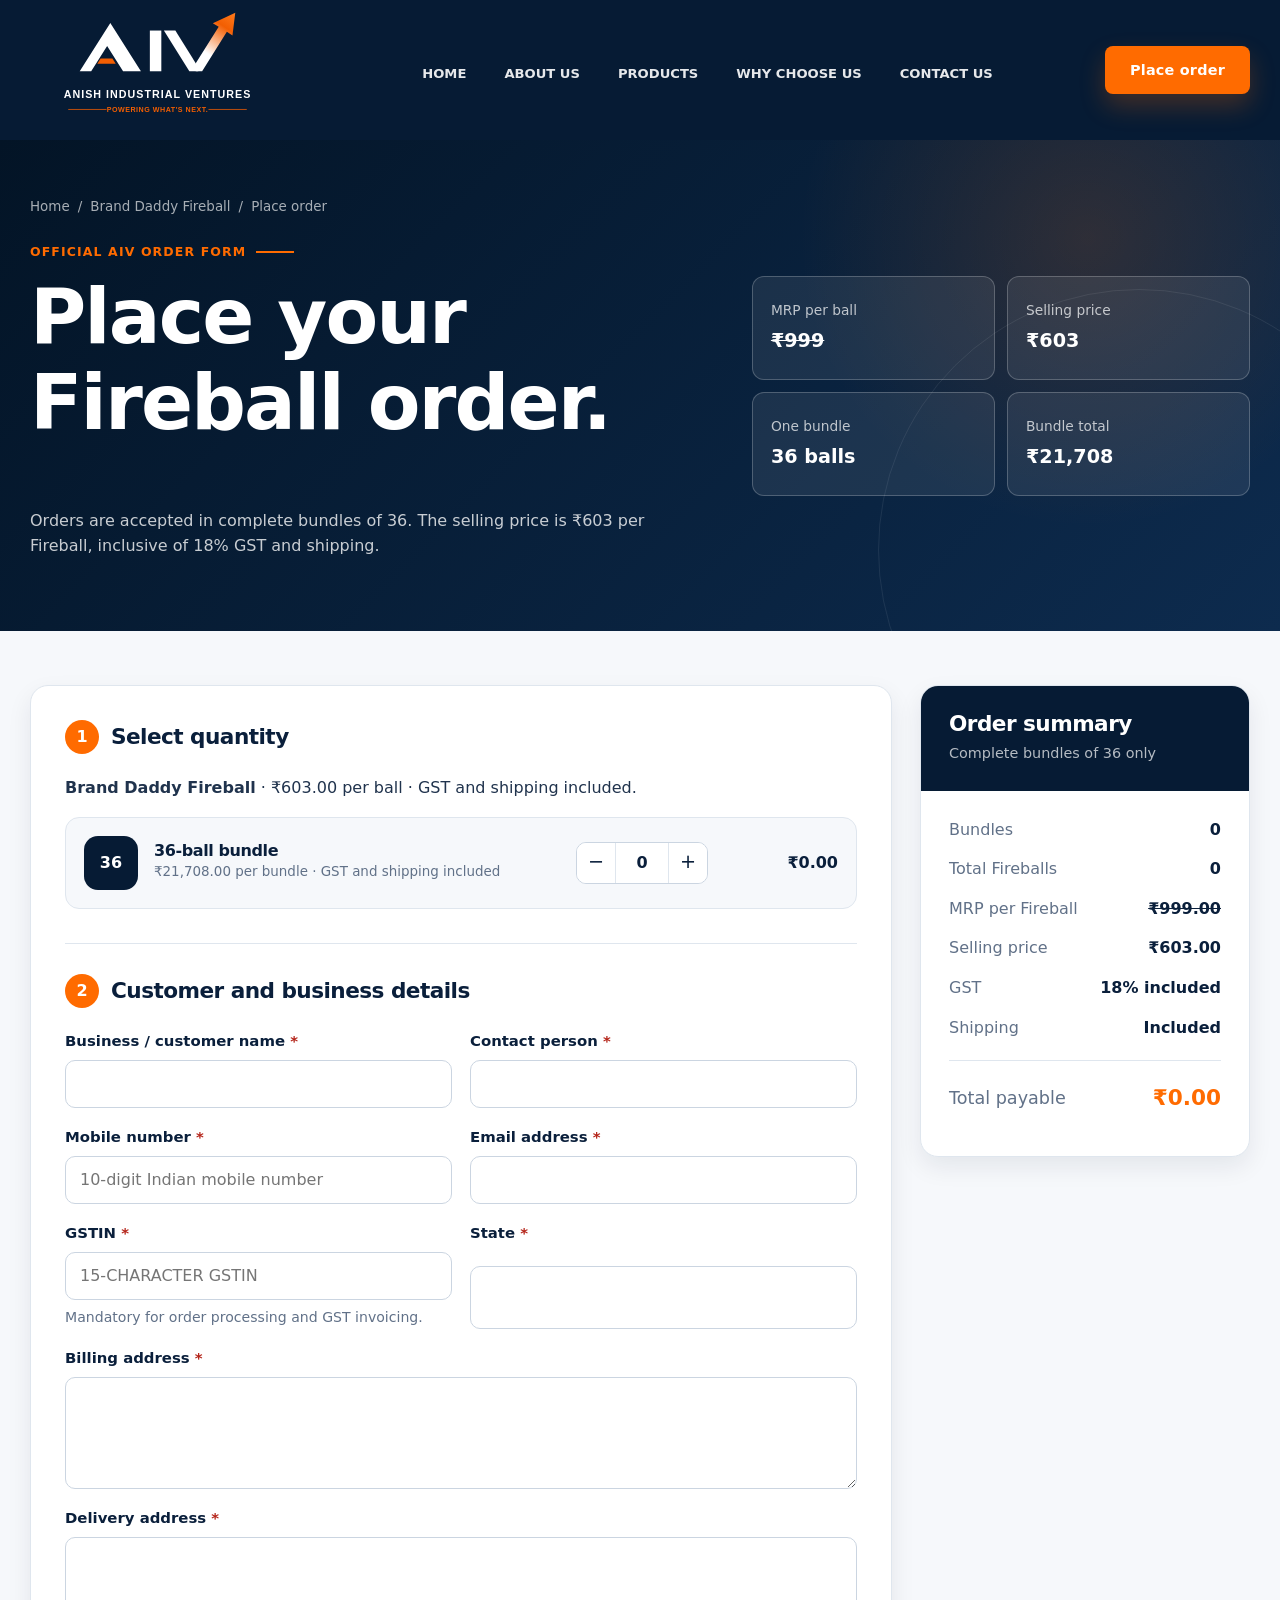
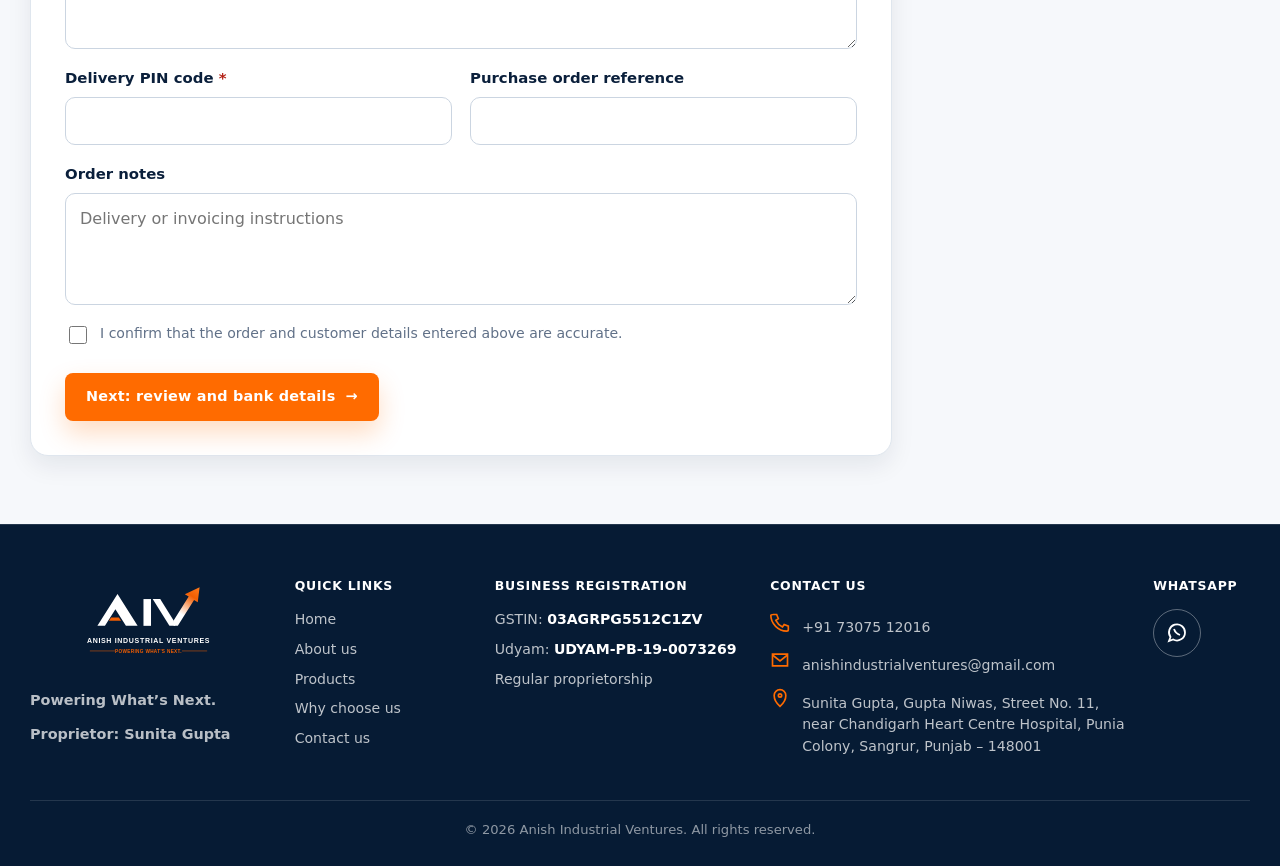
==== commit d6a3b372: "Launch final AIV customer website" ====
--- a/order.html
+++ b/order.html
@@ -24,26 +24,31 @@
   </header>
 
   <main>
-    <section class="page-hero">
+    <section class="page-hero page-hero--compact">
       <div class="container page-hero__inner">
         <div>
           <div class="breadcrumbs"><a href="index.html">Home</a><span>/</span><a href="product.html">Brand Daddy Fireball</a><span>/</span><span>Place order</span></div>
-          <span class="eyebrow">Secure order request</span>
-          <h1>Build your Fireball order.</h1>
-          <p>Select any combination of the 24-piece, 40-piece and 50-piece sets. The total is calculated automatically at ₹650 per fireball, inclusive of GST.</p>
+          <span class="eyebrow">Official AIV order form</span>
+          <h1>Place your Fireball order.</h1>
+          <p>Orders are accepted in complete bundles of 36. The selling price is ₹603 per Fireball, inclusive of 18% GST and shipping.</p>
         </div>
-        <div class="product-hero-image"><img src="assets/brand-daddy-fireball.png" alt="Brand Daddy Fireball" width="776" height="548"></div>
+        <div class="order-hero-facts" aria-label="Order facts">
+          <div><span>MRP per ball</span><strong><del>₹999</del></strong></div>
+          <div><span>Selling price</span><strong>₹603</strong></div>
+          <div><span>One bundle</span><strong>36 balls</strong></div>
+          <div><span>Bundle total</span><strong>₹21,708</strong></div>
+        </div>
       </div>
     </section>
 
-    <section class="section section--alt">
+    <section class="section section--alt order-section">
       <div class="container order-layout">
         <div>
-          <form class="order-panel" id="customer-form" novalidate>
+          <form id="customer-form" class="order-panel" novalidate>
             <div class="form-section">
-              <div class="form-section__title"><span>1</span><h2>Select pack quantities</h2></div>
-              <p><strong data-order-product-name>Brand Daddy Fireball</strong> · <span data-unit-price>₹650</span> per fireball, GST included.</p>
-              <div class="order-pack-list" data-order-packs></div>
+              <div class="form-section__title"><span>1</span><h2>Select quantity</h2></div>
+              <p><strong data-order-product-name>Brand Daddy Fireball</strong> · <span data-unit-price>₹603</span> per ball · GST and shipping included.</p>
+              <div data-order-packs></div>
             </div>
 
             <div class="form-section">
@@ -52,71 +57,68 @@
                 <div class="field"><label for="business-name">Business / customer name <span>*</span></label><input id="business-name" name="businessName" autocomplete="organization" required maxlength="120"></div>
                 <div class="field"><label for="contact-person">Contact person <span>*</span></label><input id="contact-person" name="contactPerson" autocomplete="name" required maxlength="100"></div>
                 <div class="field"><label for="phone">Mobile number <span>*</span></label><input id="phone" name="phone" inputmode="numeric" autocomplete="tel" placeholder="10-digit Indian mobile number" required maxlength="14"></div>
-                <div class="field"><label for="email">Email address</label><input id="email" name="email" type="email" autocomplete="email" maxlength="160"></div>
-                <div class="field"><label for="gstin">GSTIN <span>*</span></label><input id="gstin" name="gstin" autocomplete="off" placeholder="15-character GSTIN" required maxlength="15" style="text-transform:uppercase"><small>The customer GSTIN will be used for invoicing.</small></div>
+                <div class="field"><label for="email">Email address <span>*</span></label><input id="email" name="email" type="email" autocomplete="email" required maxlength="160"></div>
+                <div class="field"><label for="gstin">GSTIN <span>*</span></label><input id="gstin" name="gstin" autocomplete="off" placeholder="15-character GSTIN" required maxlength="15" style="text-transform:uppercase"><small>Mandatory for order processing and GST invoicing.</small></div>
                 <div class="field"><label for="state">State <span>*</span></label><input id="state" name="state" autocomplete="address-level1" required maxlength="80"></div>
                 <div class="field field--full"><label for="billing-address">Billing address <span>*</span></label><textarea id="billing-address" name="billingAddress" autocomplete="billing street-address" required maxlength="500"></textarea></div>
                 <div class="field field--full"><label for="delivery-address">Delivery address <span>*</span></label><textarea id="delivery-address" name="deliveryAddress" autocomplete="shipping street-address" required maxlength="500"></textarea></div>
                 <div class="field"><label for="pincode">Delivery PIN code <span>*</span></label><input id="pincode" name="pincode" inputmode="numeric" pattern="[0-9]{6}" required maxlength="6"></div>
                 <div class="field"><label for="purchase-order">Purchase order reference</label><input id="purchase-order" name="purchaseOrderReference" maxlength="100"></div>
-                <div class="field field--full"><label for="notes">Order notes</label><textarea id="notes" name="notes" maxlength="600" placeholder="Any delivery or invoicing instructions"></textarea></div>
+                <div class="field field--full"><label for="notes">Order notes</label><textarea id="notes" name="notes" maxlength="600" placeholder="Delivery or invoicing instructions"></textarea></div>
                 <label class="checkbox-field field--full"><input type="checkbox" name="accuracyConfirmed" required><span>I confirm that the order and customer details entered above are accurate.</span></label>
               </div>
-              <div class="button-row" style="margin-top:24px"><button class="button button--primary" type="submit">Review total and payment details <span aria-hidden="true">→</span></button></div>
+              <div class="button-row form-action-row"><button class="button button--primary" type="submit">Next: review and bank details <span aria-hidden="true">→</span></button></div>
             </div>
           </form>
 
           <section class="order-panel payment-step" data-payment-step hidden>
-            <div class="form-section__title"><span>3</span><h2>Payment and order submission</h2></div>
-            <div class="payment-setup-banner" data-payment-setup-banner hidden><strong>Setup pending:</strong> Official bank details, GSTIN and the bank QR code are currently shown as placeholders. Payment submission is disabled until they are added in <code>js/site-config.js</code>.</div>
+            <div class="form-section__title"><span>3</span><h2>Review and confirm order</h2></div>
 
             <div class="review-box">
-              <div class="review-box__header"><span>Order reference</span><strong data-order-id>AIV-XXXXXXXX</strong></div>
+              <div class="review-box__header"><span>Order reference</span><strong data-order-id>Generated after confirmation</strong></div>
               <div data-review-items></div>
-              <div class="review-line"><span>Total pieces</span><strong data-total-pieces>0</strong></div>
-              <div class="review-line"><span>Taxable value</span><strong data-taxable-value>₹0</strong></div>
-              <div class="review-line"><span>GST</span><strong data-gst-value>₹0</strong></div>
-              <div class="review-line"><span>Total payable</span><strong data-order-total>₹0</strong></div>
+              <div class="review-line"><span>Total bundles</span><strong data-total-bundles>0</strong></div>
+              <div class="review-line"><span>Total Fireballs</span><strong data-total-pieces>0</strong></div>
+              <div class="review-line"><span>GST</span><strong>18% included</strong></div>
+              <div class="review-line"><span>Shipping</span><strong>Included</strong></div>
+              <div class="review-line review-line--total"><span>Total payable</span><strong data-order-total>₹0</strong></div>
             </div>
 
-            <p data-payment-instructions>Use the generated AIV Order ID in the payment remarks. Your order will be confirmed after payment verification.</p>
-            <div class="bank-grid">
-              <div class="bank-details">
-                <div class="bank-row"><span>Account name</span><strong data-bank-account-name>XXXXXXXXXXXXXXX</strong></div>
-                <div class="bank-row"><span>Bank name</span><strong data-bank-name>XXXXXXXXXXXXXXX</strong></div>
-                <div class="bank-row"><span>Account number</span><strong data-bank-account-number>XXXXXXXXXXXXXXX</strong></div>
-                <div class="bank-row"><span>IFSC</span><strong data-bank-ifsc>XXXXXXXXXXX</strong></div>
-                <div class="bank-row"><span>Branch</span><strong data-bank-branch>XXXXXXXXXXXXXXX</strong></div>
-                <div class="bank-row"><span>UPI ID</span><strong data-upi-id>XXXXXXXXXXXXXXX</strong></div>
-              </div>
-              <div class="bank-qr"><img src="assets/bank-qr-placeholder.svg" alt="Bank QR code placeholder" width="360" height="360" data-bank-qr><span>Replace with official bank QR before launch</span></div>
+            <p class="payment-instruction" data-payment-instructions></p>
+            <div class="bank-details bank-details--full">
+              <div class="bank-row"><span>Account name</span><strong data-bank-account-name>Anish Industrial Ventures</strong></div>
+              <div class="bank-row"><span>Bank name</span><strong data-bank-name>HDFC Bank</strong></div>
+              <div class="bank-row"><span>Account number</span><strong data-bank-account-number>502000121908336</strong></div>
+              <div class="bank-row"><span>IFSC</span><strong data-bank-ifsc>HDFC0000262</strong></div>
+              <div class="bank-row"><span>Branch</span><strong data-bank-branch>Sangrur</strong></div>
+              <div class="bank-row"><span>MICR</span><strong data-bank-micr>148240002</strong></div>
             </div>
 
-            <form id="payment-form" novalidate>
-              <div class="form-grid">
-                <div class="field"><label for="payer-name">Payer / account name <span>*</span></label><input id="payer-name" name="payerName" required maxlength="120"></div>
-                <div class="field"><label for="payment-date">Payment date <span>*</span></label><input id="payment-date" name="paymentDate" type="date" required></div>
-                <div class="field"><label for="utr">UTR / transaction reference <span>*</span></label><input id="utr" name="utr" required maxlength="80"></div>
-                <div class="field"><label for="payment-screenshot">Payment screenshot <span>*</span></label><input id="payment-screenshot" name="paymentScreenshot" type="file" accept="image/*" required><small>Maximum file size: 5 MB.</small></div>
-                <label class="checkbox-field field--full"><input type="checkbox" name="verificationConsent" required><span>I understand that the order is confirmed only after AIV verifies the payment.</span></label>
-              </div>
-              <div class="button-row" style="margin-top:24px"><button class="button button--primary" type="submit" data-submit-payment>Submit payment details</button></div>
+            <form id="confirmation-form" novalidate>
+              <label class="checkbox-field confirm-checkbox"><input type="checkbox" name="orderConsent" required><span>I have reviewed the order, bank details and total payable. I confirm that AIV may record this order for processing.</span></label>
+              <div class="button-row form-action-row"><button class="button button--primary" type="submit" data-confirm-order>Confirm order and generate reference</button><button class="button button--outline" type="button" data-edit-order>Edit details</button></div>
             </form>
 
             <div class="status-message" data-order-status hidden></div>
-            <div class="success-panel" data-success-panel hidden><h3>Order received</h3><p>Order <strong data-success-order-id></strong> has been recorded with the status <strong>Payment verification pending</strong>.</p><a class="button button--outline" href="#" target="_blank" rel="noopener" data-success-whatsapp>Share on WhatsApp</a></div>
+            <div class="success-panel" data-success-panel hidden>
+              <h3>Order recorded successfully</h3>
+              <p>Your AIV Order Reference is <strong data-success-order-id></strong>.</p>
+              <p>Total payable: <strong data-success-total></strong>. Use the Order Reference in your bank-transfer remarks. AIV will process the order after payment verification.</p>
+              <a class="button button--outline" href="#" target="_blank" rel="noopener" data-success-whatsapp>Share order on WhatsApp</a>
+            </div>
           </section>
         </div>
 
         <aside class="order-summary" aria-label="Order summary">
-          <div class="order-summary__header"><h2>Live order summary</h2><p>Mixed packs are allowed.</p></div>
+          <div class="order-summary__header"><h2>Order summary</h2><p>Complete bundles of 36 only</p></div>
           <div class="order-summary__body">
-            <div class="order-summary__row"><span>Total pieces</span><strong data-total-pieces>0</strong></div>
-            <div class="order-summary__row"><span>Price per fireball</span><strong data-unit-price>₹650</strong></div>
-            <div class="order-summary__row"><span>Taxable value</span><strong data-taxable-value>₹0</strong></div>
-            <div class="order-summary__row"><span>GST included</span><strong data-gst-value>₹0</strong></div>
+            <div class="order-summary__row"><span>Bundles</span><strong data-total-bundles>0</strong></div>
+            <div class="order-summary__row"><span>Total Fireballs</span><strong data-total-pieces>0</strong></div>
+            <div class="order-summary__row"><span>MRP per Fireball</span><strong><del data-unit-mrp>₹999</del></strong></div>
+            <div class="order-summary__row"><span>Selling price</span><strong data-unit-price>₹603</strong></div>
+            <div class="order-summary__row"><span>GST</span><strong>18% included</strong></div>
+            <div class="order-summary__row"><span>Shipping</span><strong>Included</strong></div>
             <div class="order-summary__row order-summary__total"><span>Total payable</span><strong data-order-total>₹0</strong></div>
-            <p style="margin:20px 0 0;color:var(--muted);font-size:.82rem">Delivery charges, if any, should be configured before the payment flow is activated.</p>
           </div>
         </aside>
       </div>
@@ -124,14 +126,15 @@
   </main>
 
   <footer class="site-footer">
-    <div class="container footer-grid">
-      <div class="footer-brand"><img src="assets/logo.svg" alt="Anish Industrial Ventures" width="390" height="92"><p data-tagline>Powering What’s Next.</p></div>
+    <div class="container footer-grid footer-grid--business">
+      <div class="footer-brand"><img src="assets/logo.svg" alt="Anish Industrial Ventures" width="390" height="92"><p data-tagline>Powering What’s Next.</p><p class="footer-legal">Proprietor: <span data-proprietor-name>Sunita Gupta</span></p></div>
       <div class="footer-column"><h3>Quick links</h3><a href="index.html">Home</a><a href="index.html#about">About us</a><a href="index.html#products">Products</a><a href="index.html#why-aiv">Why choose us</a><a href="index.html#contact">Contact us</a></div>
-      <div class="footer-column"><h3>Our products</h3><a href="product.html">Brand Daddy Fireball</a><span>More products coming soon</span></div>
-      <div class="footer-column"><h3>Contact us</h3><div class="footer-contact-row"><svg viewBox="0 0 24 24" fill="none" stroke-width="2"><path d="M4 3h4l2 5-3 2c2 4 4 6 8 8l2-3 5 2v4c0 1-1 2-2 2C10 23 1 14 1 4c0-1 1-1 3-1Z"/></svg><a href="index.html#contact" data-phone-link data-phone>+91 XXXXX XXXXX</a></div><div class="footer-contact-row"><svg viewBox="0 0 24 24" fill="none" stroke-width="2"><path d="M3 5h18v14H3z"/><path d="m3 6 9 7 9-7"/></svg><a href="index.html#contact" data-email-link data-email>XXXXXXXX@XXXXXXXX.com</a></div><div class="footer-contact-row"><svg viewBox="0 0 24 24" fill="none" stroke-width="2"><path d="M12 22s7-6 7-13a7 7 0 1 0-14 0c0 7 7 13 7 13Z"/><circle cx="12" cy="9" r="2"/></svg><span data-address>Punjab, India</span></div></div>
-      <div class="footer-column"><h3>Follow us</h3><a class="whatsapp-icon" href="index.html#contact" data-whatsapp-link aria-label="WhatsApp AIV"><svg viewBox="0 0 24 24" stroke-width="1.8"><path d="M20 11.5a8 8 0 0 1-11.8 7L4 20l1.5-4A8 8 0 1 1 20 11.5Z"/><path d="M9 8c1 3 3 5 6 6"/></svg></a></div>
+      <div class="footer-column"><h3>Business registration</h3><span>GSTIN: <strong data-gstin>03AGRPG5512C1ZV</strong></span><span>Udyam: <strong data-udyam>UDYAM-PB-19-0073269</strong></span><span>Regular proprietorship</span></div>
+      <div class="footer-column"><h3>Contact us</h3><div class="footer-contact-row"><svg viewBox="0 0 24 24" fill="none" stroke-width="2"><path d="M4 3h4l2 5-3 2c2 4 4 6 8 8l2-3 5 2v4c0 1-1 2-2 2C10 23 1 14 1 4c0-1 1-1 3-1Z"/></svg><a data-phone-link data-phone>+91 73075 12016</a></div><div class="footer-contact-row"><svg viewBox="0 0 24 24" fill="none" stroke-width="2"><path d="M3 5h18v14H3z"/><path d="m3 6 9 7 9-7"/></svg><a data-email-link data-email>anishindustrialventures@gmail.com</a></div><div class="footer-contact-row"><svg viewBox="0 0 24 24" fill="none" stroke-width="2"><path d="M12 22s7-6 7-13a7 7 0 1 0-14 0c0 7 7 13 7 13Z"/><circle cx="12" cy="9" r="2"/></svg><span data-address></span></div></div>
+      <div class="footer-column"><h3>WhatsApp</h3><a class="whatsapp-icon" href="#" data-whatsapp-link aria-label="WhatsApp AIV"><svg viewBox="0 0 24 24" stroke-width="1.8"><path d="M20 11.5a8 8 0 0 1-11.8 7L4 20l1.5-4A8 8 0 1 1 20 11.5Z"/><path d="M9 8c1 3 3 5 6 6"/></svg></a></div>
     </div>
     <div class="container footer-bottom">© <span data-year></span> <span data-company-name>Anish Industrial Ventures</span>. All rights reserved.</div>
   </footer>
+  <iframe name="aiv-order-target" id="aiv-order-target" title="Order submission" hidden></iframe>
 </body>
 </html>
--- a/css/styles.css
+++ b/css/styles.css
@@ -1786,3 +1786,555 @@
     animation-iteration-count: 1 !important;
   }
 }
+/* =========================================================
+   AIV HOMEPAGE COMPACT LAYOUT OVERRIDES
+   ========================================================= */
+
+/* 1. Hero section: reduce vertical height by about 20% */
+.hero-inner {
+  min-height: 490px;
+}
+
+.hero-content {
+  padding: 48px 48px 52px 0;
+}
+
+.hero-media {
+  min-height: 490px;
+}
+
+.hero-badges {
+  bottom: 18px;
+}
+
+.hero-badge {
+  min-height: 78px;
+  padding: 8px 16px;
+}
+
+.hero-badge svg {
+  width: 30px;
+  height: 30px;
+  margin-bottom: 5px;
+}
+
+
+/* 2. About Us section: significantly reduce vertical space */
+#about.section {
+  padding-top: 50px;
+  padding-bottom: 50px;
+}
+
+#about .about-grid {
+  gap: 48px;
+}
+
+#about .about-media img {
+  max-height: 500px;
+  object-fit: cover;
+}
+
+#about .value-grid {
+  gap: 24px;
+  margin-top: 22px;
+}
+
+#about .value-item svg {
+  width: 40px;
+  height: 40px;
+  margin-bottom: 8px;
+}
+
+#about .value-item h3 {
+  margin-bottom: 5px;
+}
+
+#about .value-item p {
+  line-height: 1.45;
+}
+
+
+/* 3. Products section: remove excessive card whitespace */
+#products.section {
+  padding-top: 56px;
+  padding-bottom: 56px;
+}
+
+#products .section-heading {
+  margin-bottom: 24px;
+}
+
+#products .product-card--featured {
+  grid-template-columns: minmax(220px, 0.9fr) minmax(300px, 1.1fr);
+}
+
+#products .product-card__media {
+  min-height: 270px;
+  padding: 22px 26px;
+}
+
+#products .product-card__media img {
+  max-width: 320px;
+  max-height: 220px;
+}
+
+#products .product-card__content {
+  padding: 28px 32px;
+}
+
+#products .product-card__content h3 {
+  margin-bottom: 8px;
+}
+
+#products .product-card__content p {
+  margin-bottom: 10px;
+}
+
+#products .product-card__meta {
+  margin: 4px 0 18px;
+}
+
+#products .product-card--future {
+  min-height: 270px;
+  padding: 30px 34px;
+}
+
+
+/* 4. Why Choose AIV: reduce top and bottom blank navy space */
+#why-aiv.section {
+  padding-top: 42px;
+  padding-bottom: 42px;
+}
+
+#why-aiv .eyebrow {
+  margin-bottom: 8px;
+}
+
+#why-aiv .why-item {
+  padding: 16px 18px;
+}
+
+#why-aiv .why-item svg {
+  width: 40px;
+  height: 40px;
+  margin-bottom: 10px;
+}
+
+#why-aiv .why-item h3 {
+  margin-bottom: 5px;
+}
+
+
+/* 5. Final order CTA: reduce surrounding whitespace */
+#contact.section {
+  padding-top: 42px;
+  padding-bottom: 42px;
+}
+
+#contact .product-cta {
+  padding: 28px 34px;
+}
+
+#contact .product-cta h2 {
+  margin-bottom: 5px;
+}
+
+
+/* Keep the compact layout responsive */
+@media (max-width: 900px) {
+  .hero-inner,
+  .hero-media {
+    min-height: auto;
+  }
+
+  .hero-content {
+    padding: 48px 0;
+  }
+
+  #about.section,
+  #products.section,
+  #why-aiv.section,
+  #contact.section {
+    padding-top: 44px;
+    padding-bottom: 44px;
+  }
+
+  #about .about-media img {
+    max-height: none;
+  }
+
+  #products .product-card__media {
+    min-height: 240px;
+  }
+
+  #products .product-card--future {
+    min-height: auto;
+  }
+}
+
+/* =========================================================
+   AIV CUSTOMER-READY RELEASE
+   ========================================================= */
+html {
+  scroll-padding-top: calc(var(--header-height) + 16px);
+}
+
+body {
+  font-size: 16px;
+  line-height: 1.6;
+}
+
+p,
+li,
+.footer-column a,
+.footer-column span,
+.field label,
+.field small,
+.checkbox-field {
+  line-height: 1.55;
+}
+
+.container {
+  width: min(calc(100% - 48px), 1220px);
+}
+
+.section {
+  padding: 68px 0;
+}
+
+.section-heading {
+  gap: 42px;
+}
+
+.section-heading p {
+  max-width: 620px;
+  font-size: 1rem;
+}
+
+.product-grid {
+  grid-template-columns: minmax(0, 1fr);
+  max-width: 1020px;
+  margin-inline: auto;
+}
+
+.product-card--single {
+  width: 100%;
+}
+
+.product-card__content p {
+  font-size: 1rem;
+}
+
+.product-price-block {
+  display: grid;
+  gap: 3px;
+  margin: 16px 0 22px;
+}
+
+.product-price-block .mrp-line,
+.detail-price > span {
+  color: var(--muted);
+  font-size: 0.92rem;
+}
+
+.product-price-block strong {
+  color: var(--orange-500);
+  font-size: clamp(1.8rem, 3vw, 2.35rem);
+  line-height: 1.1;
+}
+
+.product-price-block > span:not(.mrp-line),
+.product-price-block small,
+.detail-price small {
+  color: var(--muted);
+  font-size: 0.92rem;
+}
+
+.detail-price {
+  display: grid;
+  gap: 5px;
+  margin-top: 22px;
+  padding: 18px 20px;
+  border: 1px solid var(--line);
+  border-radius: 12px;
+  background: var(--surface-alt);
+}
+
+.detail-price strong {
+  color: var(--orange-500);
+  font-size: 1.45rem;
+}
+
+.pack-grid--single {
+  grid-template-columns: minmax(280px, 620px);
+  justify-content: center;
+}
+
+.section--registration {
+  padding: 44px 0;
+  background: var(--surface-alt);
+}
+
+.registration-card {
+  display: grid;
+  grid-template-columns: minmax(0, 1.1fr) minmax(420px, 0.9fr);
+  align-items: center;
+  gap: 42px;
+  padding: 32px 36px;
+  border: 1px solid var(--line);
+  border-radius: var(--radius-md);
+  background: var(--white);
+  box-shadow: var(--shadow-sm);
+}
+
+.registration-card h2 {
+  margin-bottom: 8px;
+}
+
+.registration-card p {
+  margin: 0;
+  color: var(--muted);
+}
+
+.registration-grid {
+  display: grid;
+  gap: 12px;
+}
+
+.registration-grid > div {
+  display: grid;
+  gap: 3px;
+  padding: 14px 16px;
+  border: 1px solid var(--line);
+  border-radius: 10px;
+  background: var(--surface-alt);
+}
+
+.registration-grid span {
+  color: var(--muted);
+  font-size: 0.82rem;
+  font-weight: 700;
+  text-transform: uppercase;
+  letter-spacing: 0.04em;
+}
+
+.registration-grid strong {
+  overflow-wrap: anywhere;
+}
+
+.footer-grid--business {
+  grid-template-columns: 1.1fr 0.8fr 1.15fr 1.65fr 0.45fr;
+  gap: 28px;
+}
+
+.footer-brand p,
+.footer-legal {
+  margin: 12px 0 0;
+  color: rgba(255, 255, 255, 0.72);
+  font-size: 0.9rem;
+}
+
+.footer-column strong {
+  color: var(--white);
+  overflow-wrap: anywhere;
+}
+
+.footer-contact-row {
+  align-items: flex-start;
+}
+
+.footer-contact-row a,
+.footer-contact-row span {
+  overflow-wrap: anywhere;
+}
+
+.page-hero--compact .page-hero__inner {
+  grid-template-columns: minmax(0, 1.15fr) minmax(360px, 0.85fr);
+  gap: 48px;
+  padding-top: 56px;
+  padding-bottom: 56px;
+}
+
+.order-hero-facts {
+  display: grid;
+  grid-template-columns: repeat(2, minmax(0, 1fr));
+  gap: 12px;
+}
+
+.order-hero-facts > div {
+  display: grid;
+  gap: 5px;
+  min-height: 104px;
+  align-content: center;
+  padding: 18px;
+  border: 1px solid rgba(255, 255, 255, 0.22);
+  border-radius: 12px;
+  background: rgba(255, 255, 255, 0.08);
+}
+
+.order-hero-facts span {
+  color: rgba(255, 255, 255, 0.72);
+  font-size: 0.86rem;
+}
+
+.order-hero-facts strong {
+  color: var(--white);
+  font-size: 1.2rem;
+}
+
+.order-section {
+  padding-top: 54px;
+}
+
+.order-layout {
+  grid-template-columns: minmax(0, 1fr) 330px;
+  gap: 28px;
+  align-items: start;
+}
+
+.order-panel {
+  padding: 34px;
+}
+
+.order-summary {
+  top: calc(var(--header-height) + 24px);
+}
+
+.order-pack--single {
+  grid-template-columns: minmax(0, 1fr) auto minmax(110px, auto);
+  gap: 20px;
+}
+
+.order-pack__main p {
+  margin-bottom: 0;
+  color: var(--muted);
+}
+
+.field label {
+  font-size: 0.93rem;
+}
+
+.field input,
+.field textarea,
+.field select {
+  font-size: 1rem;
+}
+
+.field small,
+.checkbox-field {
+  font-size: 0.88rem;
+}
+
+.form-action-row {
+  margin-top: 26px;
+}
+
+.review-line {
+  align-items: flex-start;
+}
+
+.review-line--total {
+  margin-top: 16px;
+  padding-top: 16px;
+  border-top: 1px solid var(--line);
+  font-size: 1.08rem;
+}
+
+.payment-instruction {
+  margin: 0 0 18px;
+  padding: 16px 18px;
+  border-left: 4px solid var(--orange-500);
+  border-radius: 8px;
+  color: var(--ink);
+  background: var(--orange-100);
+}
+
+.bank-details--full {
+  margin: 0 0 24px;
+  background: var(--white);
+}
+
+.confirm-checkbox {
+  padding: 16px;
+  border: 1px solid var(--line);
+  border-radius: 10px;
+  background: var(--surface-alt);
+}
+
+.success-panel p {
+  color: var(--ink);
+}
+
+@media (max-width: 1120px) {
+  .footer-grid--business {
+    grid-template-columns: repeat(3, minmax(0, 1fr));
+  }
+
+  .footer-grid--business .footer-brand {
+    grid-row: auto;
+  }
+}
+
+@media (max-width: 860px) {
+  .container {
+    width: min(calc(100% - 36px), 1220px);
+  }
+
+  .page-hero--compact .page-hero__inner,
+  .registration-card,
+  .order-layout {
+    grid-template-columns: 1fr;
+  }
+
+  .order-summary {
+    position: static;
+    order: -1;
+  }
+
+  .registration-card {
+    gap: 26px;
+  }
+}
+
+@media (max-width: 680px) {
+  .container {
+    width: min(calc(100% - 28px), 1220px);
+  }
+
+  .section {
+    padding: 48px 0;
+  }
+
+  .product-card__content,
+  .order-panel,
+  .registration-card {
+    padding: 24px;
+  }
+
+  .order-hero-facts,
+  .footer-grid--business {
+    grid-template-columns: 1fr;
+  }
+
+  .order-pack--single {
+    grid-template-columns: 1fr;
+  }
+
+  .order-pack__line-total {
+    text-align: left;
+  }
+
+  .review-box__header,
+  .review-line {
+    align-items: flex-start;
+  }
+
+  .review-box__header {
+    flex-direction: column;
+    gap: 6px;
+  }
+
+  .button-row .button {
+    width: 100%;
+  }
+}
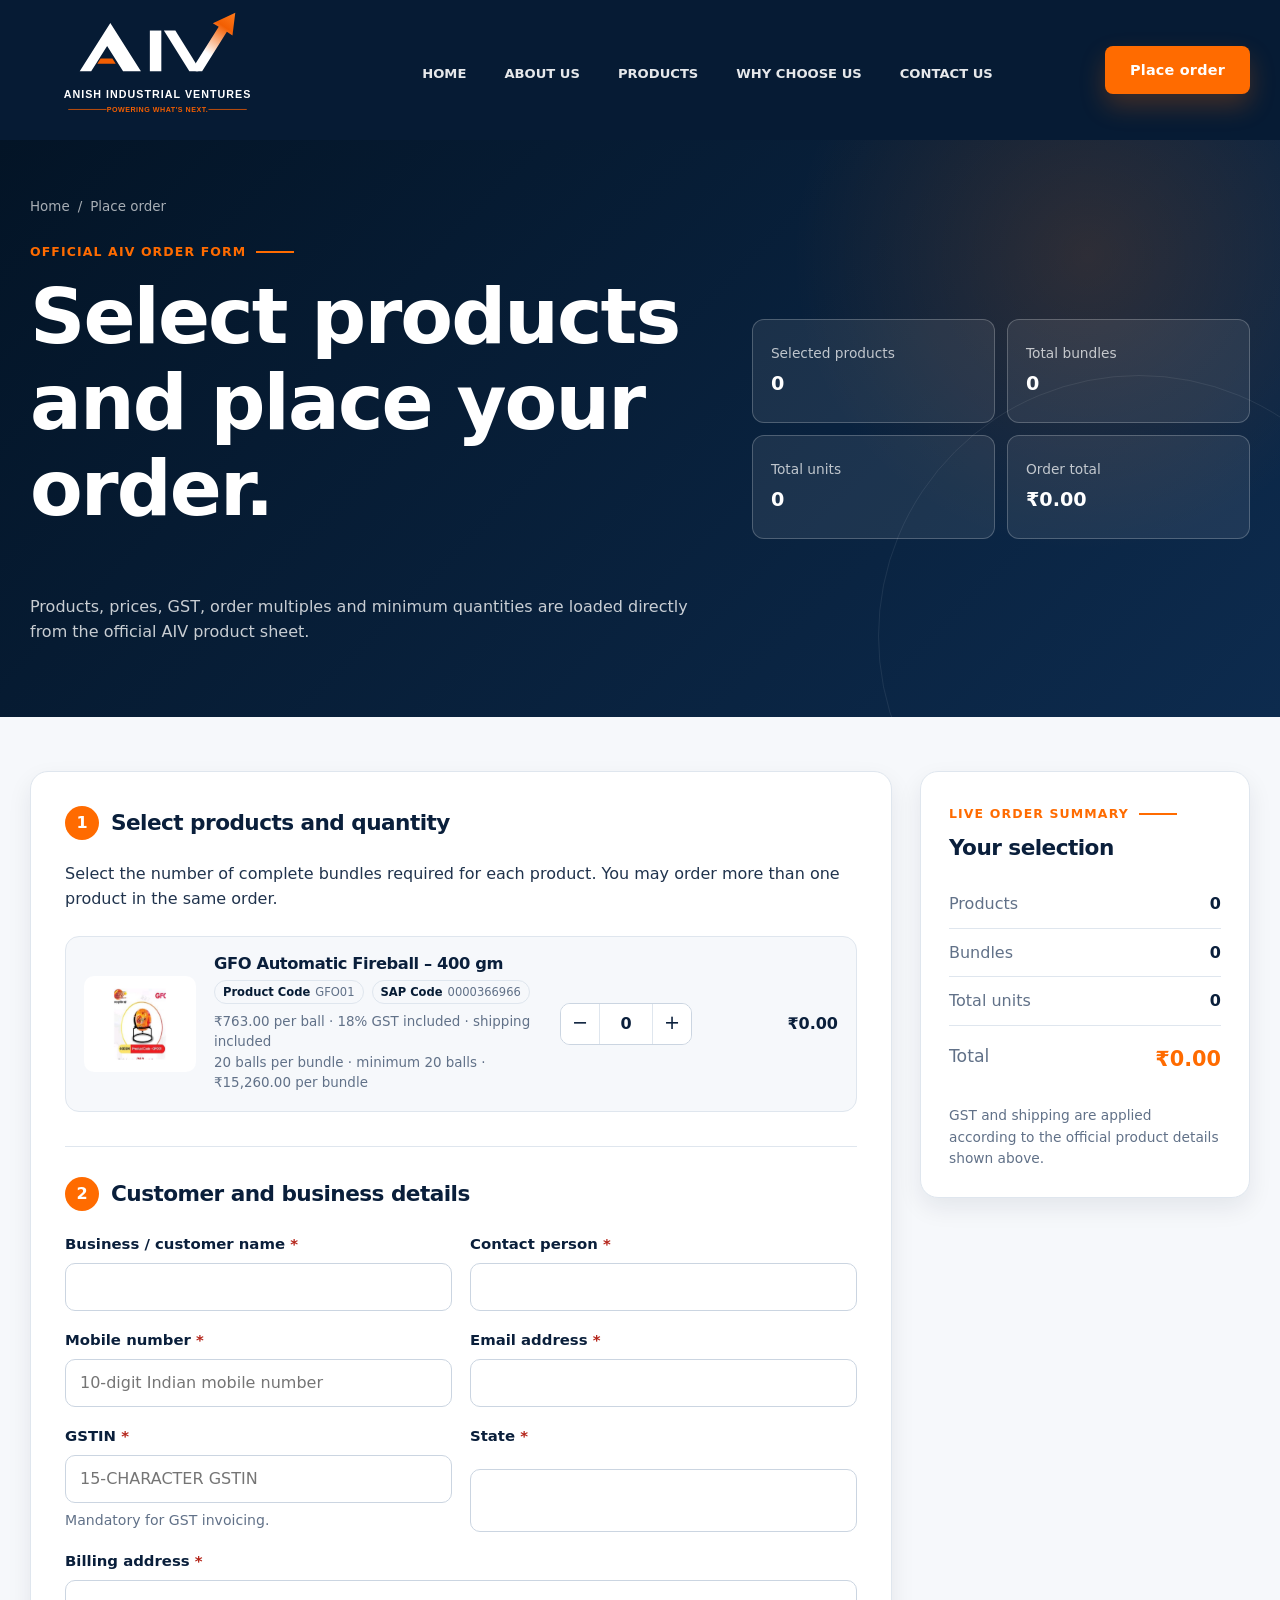
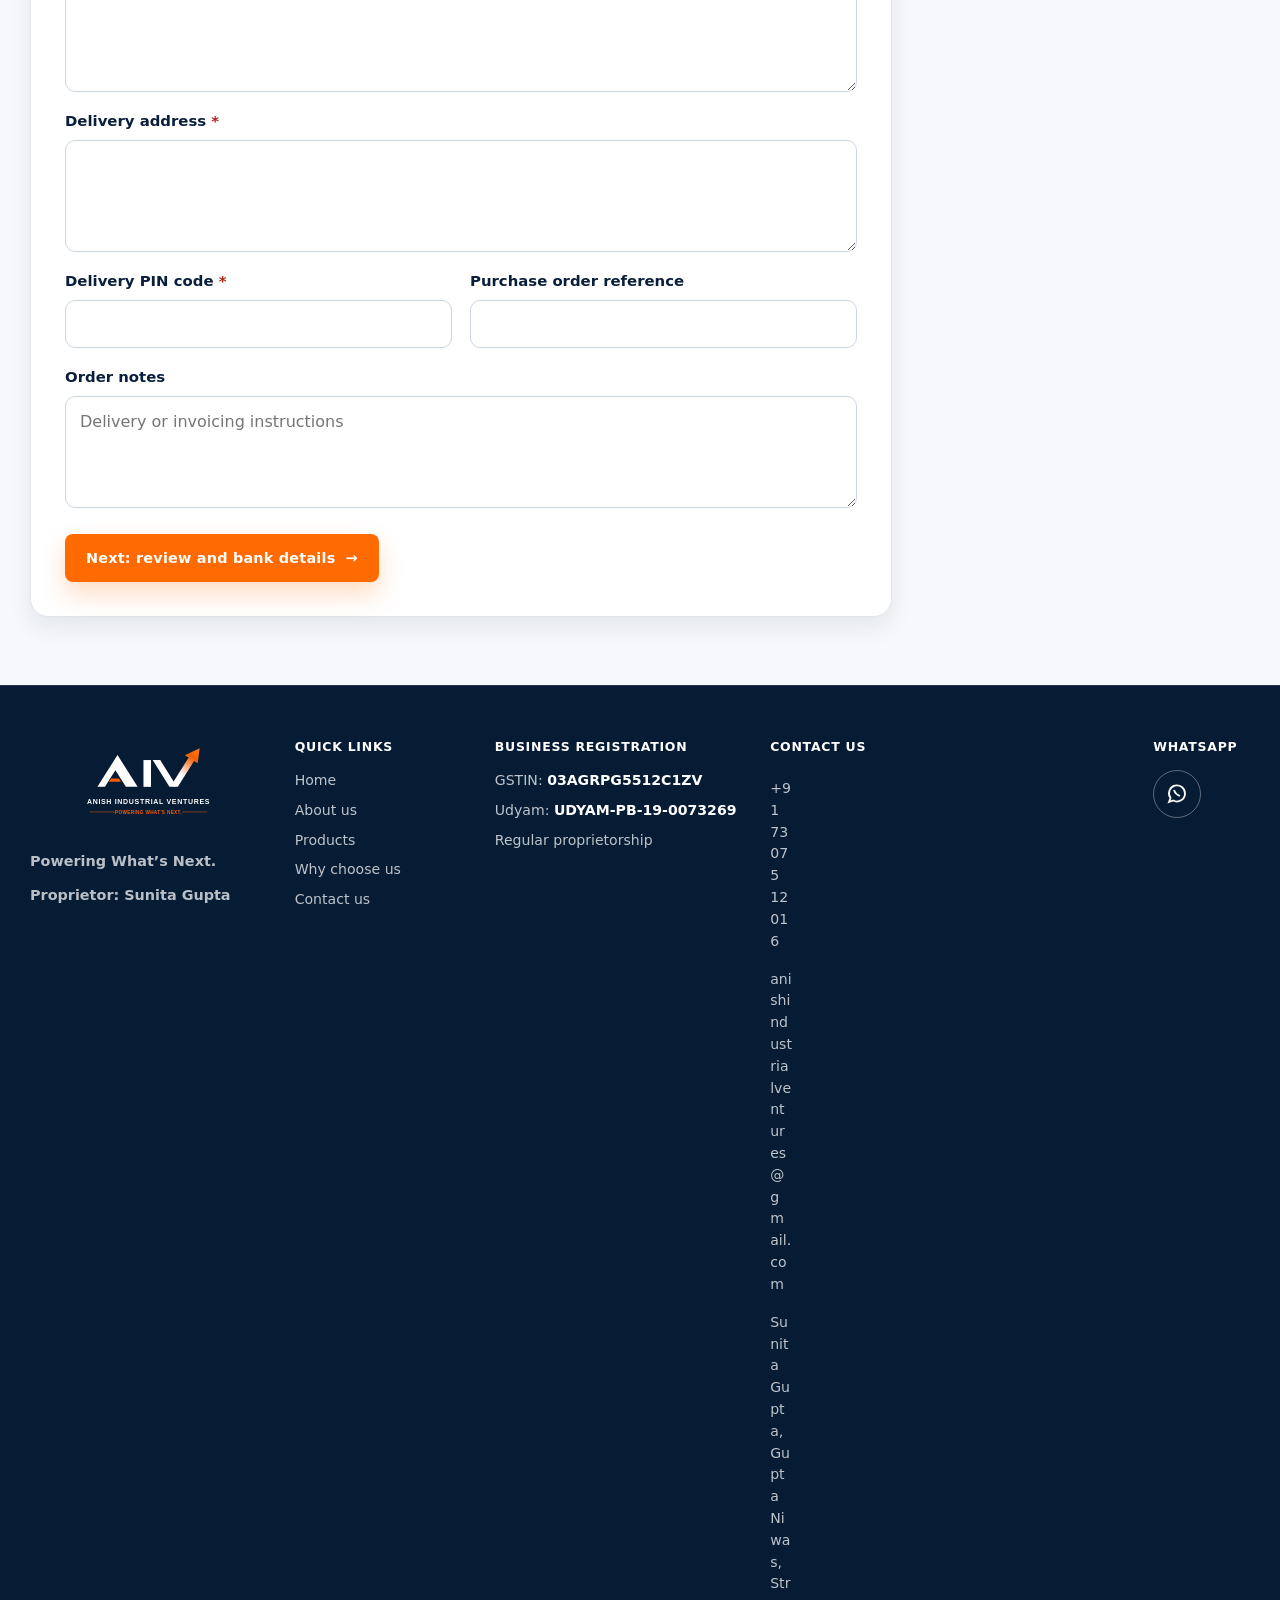
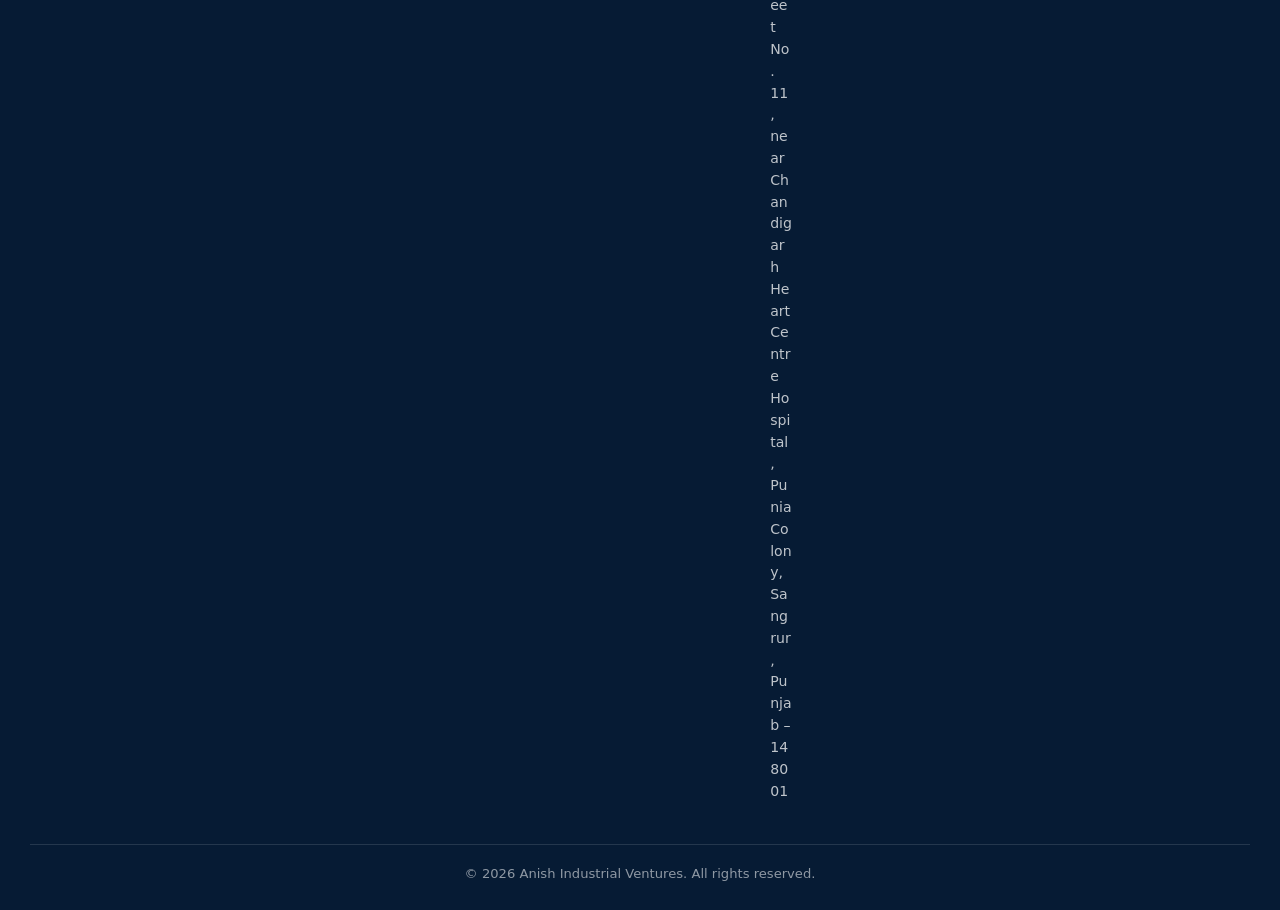
==== commit b3e2b838: "Add files via upload" ====
--- a/order.html
+++ b/order.html
@@ -3,7 +3,7 @@
 <head>
   <meta charset="utf-8">
   <meta name="viewport" content="width=device-width, initial-scale=1">
-  <meta name="description" content="Place a Brand Daddy Fireball order with Anish Industrial Ventures.">
+  <meta name="description" content="Place a product order with Anish Industrial Ventures.">
   <meta name="theme-color" content="#061B34">
   <title>Place Order | AIV</title>
   <link rel="icon" href="assets/favicon.svg" type="image/svg+xml">
@@ -27,16 +27,16 @@
     <section class="page-hero page-hero--compact">
       <div class="container page-hero__inner">
         <div>
-          <div class="breadcrumbs"><a href="index.html">Home</a><span>/</span><a href="product.html">Brand Daddy Fireball</a><span>/</span><span>Place order</span></div>
+          <div class="breadcrumbs"><a href="index.html">Home</a><span>/</span><span>Place order</span></div>
           <span class="eyebrow">Official AIV order form</span>
-          <h1>Place your Fireball order.</h1>
-          <p>Orders are accepted in complete bundles of 36. The selling price is ₹603 per Fireball, inclusive of 18% GST and shipping.</p>
+          <h1>Select products and place your order.</h1>
+          <p>Products, prices, GST, order multiples and minimum quantities are loaded directly from the official AIV product sheet.</p>
         </div>
-        <div class="order-hero-facts" aria-label="Order facts">
-          <div><span>MRP per ball</span><strong><del>₹999</del></strong></div>
-          <div><span>Selling price</span><strong>₹603</strong></div>
-          <div><span>One bundle</span><strong>36 balls</strong></div>
-          <div><span>Bundle total</span><strong>₹21,708</strong></div>
+        <div class="order-hero-facts" aria-label="Order summary">
+          <div><span>Selected products</span><strong data-total-product-lines>0</strong></div>
+          <div><span>Total bundles</span><strong data-total-bundles>0</strong></div>
+          <div><span>Total units</span><strong data-total-units>0</strong></div>
+          <div><span>Order total</span><strong data-order-total>₹0</strong></div>
         </div>
       </div>
     </section>
@@ -46,9 +46,9 @@
         <div>
           <form id="customer-form" class="order-panel" novalidate>
             <div class="form-section">
-              <div class="form-section__title"><span>1</span><h2>Select quantity</h2></div>
-              <p><strong data-order-product-name>Brand Daddy Fireball</strong> · <span data-unit-price>₹603</span> per ball · GST and shipping included.</p>
-              <div data-order-packs></div>
+              <div class="form-section__title"><span>1</span><h2>Select products and quantity</h2></div>
+              <p>Select the number of complete bundles required for each product. You may order more than one product in the same order.</p>
+              <div class="order-products-list" data-order-products><p>Loading products…</p></div>
             </div>
 
             <div class="form-section">
@@ -58,29 +58,29 @@
                 <div class="field"><label for="contact-person">Contact person <span>*</span></label><input id="contact-person" name="contactPerson" autocomplete="name" required maxlength="100"></div>
                 <div class="field"><label for="phone">Mobile number <span>*</span></label><input id="phone" name="phone" inputmode="numeric" autocomplete="tel" placeholder="10-digit Indian mobile number" required maxlength="14"></div>
                 <div class="field"><label for="email">Email address <span>*</span></label><input id="email" name="email" type="email" autocomplete="email" required maxlength="160"></div>
-                <div class="field"><label for="gstin">GSTIN <span>*</span></label><input id="gstin" name="gstin" autocomplete="off" placeholder="15-character GSTIN" required maxlength="15" style="text-transform:uppercase"><small>Mandatory for order processing and GST invoicing.</small></div>
+                <div class="field"><label for="gstin">GSTIN <span>*</span></label><input id="gstin" name="gstin" autocomplete="off" placeholder="15-character GSTIN" required maxlength="15" style="text-transform:uppercase"><small>Mandatory for GST invoicing.</small></div>
                 <div class="field"><label for="state">State <span>*</span></label><input id="state" name="state" autocomplete="address-level1" required maxlength="80"></div>
                 <div class="field field--full"><label for="billing-address">Billing address <span>*</span></label><textarea id="billing-address" name="billingAddress" autocomplete="billing street-address" required maxlength="500"></textarea></div>
                 <div class="field field--full"><label for="delivery-address">Delivery address <span>*</span></label><textarea id="delivery-address" name="deliveryAddress" autocomplete="shipping street-address" required maxlength="500"></textarea></div>
                 <div class="field"><label for="pincode">Delivery PIN code <span>*</span></label><input id="pincode" name="pincode" inputmode="numeric" pattern="[0-9]{6}" required maxlength="6"></div>
                 <div class="field"><label for="purchase-order">Purchase order reference</label><input id="purchase-order" name="purchaseOrderReference" maxlength="100"></div>
                 <div class="field field--full"><label for="notes">Order notes</label><textarea id="notes" name="notes" maxlength="600" placeholder="Delivery or invoicing instructions"></textarea></div>
-                <label class="checkbox-field field--full"><input type="checkbox" name="accuracyConfirmed" required><span>I confirm that the order and customer details entered above are accurate.</span></label>
               </div>
-              <div class="button-row form-action-row"><button class="button button--primary" type="submit">Next: review and bank details <span aria-hidden="true">→</span></button></div>
+              <div class="status-message" data-customer-status role="alert" aria-live="polite" hidden></div>
+              <div class="button-row form-action-row"><button class="button button--primary" type="submit" data-next-review>Next: review and bank details <span aria-hidden="true">→</span></button></div>
             </div>
           </form>
 
           <section class="order-panel payment-step" data-payment-step hidden>
             <div class="form-section__title"><span>3</span><h2>Review and confirm order</h2></div>
-
             <div class="review-box">
               <div class="review-box__header"><span>Order reference</span><strong data-order-id>Generated after confirmation</strong></div>
               <div data-review-items></div>
+              <div class="review-line"><span>Selected product lines</span><strong data-total-product-lines>0</strong></div>
               <div class="review-line"><span>Total bundles</span><strong data-total-bundles>0</strong></div>
-              <div class="review-line"><span>Total Fireballs</span><strong data-total-pieces>0</strong></div>
-              <div class="review-line"><span>GST</span><strong>18% included</strong></div>
-              <div class="review-line"><span>Shipping</span><strong>Included</strong></div>
+              <div class="review-line"><span>Total units</span><strong data-total-units>0</strong></div>
+              <div class="review-line"><span>GST</span><strong>Included as shown per product</strong></div>
+              <div class="review-line"><span>Shipping</span><strong data-shipping-status>As applicable</strong></div>
               <div class="review-line review-line--total"><span>Total payable</span><strong data-order-total>₹0</strong></div>
             </div>
 
@@ -88,41 +88,38 @@
             <div class="bank-details bank-details--full">
               <div class="bank-row"><span>Account name</span><strong data-bank-account-name>Anish Industrial Ventures</strong></div>
               <div class="bank-row"><span>Bank name</span><strong data-bank-name>HDFC Bank</strong></div>
-              <div class="bank-row"><span>Account number</span><strong data-bank-account-number>502000121908336</strong></div>
+              <div class="bank-row"><span>Account number</span><strong data-bank-account-number>50200121908336</strong></div>
               <div class="bank-row"><span>IFSC</span><strong data-bank-ifsc>HDFC0000262</strong></div>
               <div class="bank-row"><span>Branch</span><strong data-bank-branch>Sangrur</strong></div>
-              <div class="bank-row"><span>MICR</span><strong data-bank-micr>148240002</strong></div>
             </div>
 
             <form id="confirmation-form" novalidate>
-              <label class="checkbox-field confirm-checkbox"><input type="checkbox" name="orderConsent" required><span>I have reviewed the order, bank details and total payable. I confirm that AIV may record this order for processing.</span></label>
+              <label class="checkbox-field confirm-checkbox"><input type="checkbox" name="orderConsent" required><span>I have reviewed the selected products, bank details and total payable. I confirm that AIV may record this order for processing.</span></label>
               <div class="button-row form-action-row"><button class="button button--primary" type="submit" data-confirm-order>Confirm order and generate reference</button><button class="button button--outline" type="button" data-edit-order>Edit details</button></div>
             </form>
 
-            <div class="status-message" data-order-status hidden></div>
+            <div class="status-message" data-order-status role="alert" aria-live="polite" hidden></div>
             <div class="success-panel" data-success-panel hidden>
               <h3>Order recorded successfully</h3>
               <p>Your AIV Order Reference is <strong data-success-order-id></strong>.</p>
               <p>Total payable: <strong data-success-total></strong>. Use the Order Reference in your bank-transfer remarks. AIV will process the order after payment verification.</p>
-              <a class="button button--outline" href="#" target="_blank" rel="noopener" data-success-whatsapp>Share order on WhatsApp</a>
+              <a class="button button--outline" href="#" target="_blank" rel="noopener noreferrer" data-success-whatsapp>Share order on WhatsApp</a>
             </div>
           </section>
         </div>
 
-        <aside class="order-summary" aria-label="Order summary">
-          <div class="order-summary__header"><h2>Order summary</h2><p>Complete bundles of 36 only</p></div>
-          <div class="order-summary__body">
-            <div class="order-summary__row"><span>Bundles</span><strong data-total-bundles>0</strong></div>
-            <div class="order-summary__row"><span>Total Fireballs</span><strong data-total-pieces>0</strong></div>
-            <div class="order-summary__row"><span>MRP per Fireball</span><strong><del data-unit-mrp>₹999</del></strong></div>
-            <div class="order-summary__row"><span>Selling price</span><strong data-unit-price>₹603</strong></div>
-            <div class="order-summary__row"><span>GST</span><strong>18% included</strong></div>
-            <div class="order-summary__row"><span>Shipping</span><strong>Included</strong></div>
-            <div class="order-summary__row order-summary__total"><span>Total payable</span><strong data-order-total>₹0</strong></div>
-          </div>
+        <aside class="order-summary-card">
+          <span class="eyebrow">Live order summary</span>
+          <h2>Your selection</h2>
+          <div class="summary-stat"><span>Products</span><strong data-total-product-lines>0</strong></div>
+          <div class="summary-stat"><span>Bundles</span><strong data-total-bundles>0</strong></div>
+          <div class="summary-stat"><span>Total units</span><strong data-total-units>0</strong></div>
+          <div class="summary-stat summary-stat--total"><span>Total</span><strong data-order-total>₹0</strong></div>
+          <p>GST and shipping are applied according to the official product details shown above.</p>
         </aside>
       </div>
     </section>
+    <iframe id="aiv-order-target" name="aiv-order-target" title="Order submission response" hidden></iframe>
   </main>
 
   <footer class="site-footer">
@@ -130,11 +127,10 @@
       <div class="footer-brand"><img src="assets/logo.svg" alt="Anish Industrial Ventures" width="390" height="92"><p data-tagline>Powering What’s Next.</p><p class="footer-legal">Proprietor: <span data-proprietor-name>Sunita Gupta</span></p></div>
       <div class="footer-column"><h3>Quick links</h3><a href="index.html">Home</a><a href="index.html#about">About us</a><a href="index.html#products">Products</a><a href="index.html#why-aiv">Why choose us</a><a href="index.html#contact">Contact us</a></div>
       <div class="footer-column"><h3>Business registration</h3><span>GSTIN: <strong data-gstin>03AGRPG5512C1ZV</strong></span><span>Udyam: <strong data-udyam>UDYAM-PB-19-0073269</strong></span><span>Regular proprietorship</span></div>
-      <div class="footer-column"><h3>Contact us</h3><div class="footer-contact-row"><svg viewBox="0 0 24 24" fill="none" stroke-width="2"><path d="M4 3h4l2 5-3 2c2 4 4 6 8 8l2-3 5 2v4c0 1-1 2-2 2C10 23 1 14 1 4c0-1 1-1 3-1Z"/></svg><a data-phone-link data-phone>+91 73075 12016</a></div><div class="footer-contact-row"><svg viewBox="0 0 24 24" fill="none" stroke-width="2"><path d="M3 5h18v14H3z"/><path d="m3 6 9 7 9-7"/></svg><a data-email-link data-email>anishindustrialventures@gmail.com</a></div><div class="footer-contact-row"><svg viewBox="0 0 24 24" fill="none" stroke-width="2"><path d="M12 22s7-6 7-13a7 7 0 1 0-14 0c0 7 7 13 7 13Z"/><circle cx="12" cy="9" r="2"/></svg><span data-address></span></div></div>
+      <div class="footer-column"><h3>Contact us</h3><div class="footer-contact-row"><a data-phone-link data-phone>+91 73075 12016</a></div><div class="footer-contact-row"><a data-email-link data-email>anishindustrialventures@gmail.com</a></div><div class="footer-contact-row"><span data-address></span></div></div>
       <div class="footer-column"><h3>WhatsApp</h3><a class="whatsapp-icon" href="#" data-whatsapp-link aria-label="WhatsApp AIV"><svg viewBox="0 0 24 24" stroke-width="1.8"><path d="M20 11.5a8 8 0 0 1-11.8 7L4 20l1.5-4A8 8 0 1 1 20 11.5Z"/><path d="M9 8c1 3 3 5 6 6"/></svg></a></div>
     </div>
     <div class="container footer-bottom">© <span data-year></span> <span data-company-name>Anish Industrial Ventures</span>. All rights reserved.</div>
   </footer>
-  <iframe name="aiv-order-target" id="aiv-order-target" title="Order submission" hidden></iframe>
 </body>
 </html>
--- a/css/styles.css
+++ b/css/styles.css
@@ -1,3 +1,4 @@
+[hidden] { display: none !important; }
 :root {
   --navy-950: #031426;
   --navy-900: #061b34;
@@ -2338,3 +2339,279 @@
     width: 100%;
   }
 }
+
+/* First-step order validation */
+[data-customer-status] {
+  margin-top: 20px;
+}
+
+/* Dynamic multi-product catalogue and ordering */
+#products .product-grid {
+  grid-template-columns: repeat(2, minmax(0, 1fr));
+  max-width: none;
+  align-items: stretch;
+}
+
+#products .product-card--featured {
+  grid-template-columns: 1fr;
+  min-width: 0;
+}
+
+#products .product-card__media {
+  min-height: 285px;
+  padding: 24px;
+}
+
+#products .product-card__media img {
+  width: 100%;
+  height: 250px;
+  max-width: 100%;
+  object-fit: contain;
+}
+
+#products .product-card__content {
+  justify-content: flex-start;
+  padding: 30px;
+}
+
+#products .product-card__content h3 {
+  font-size: 1.45rem;
+}
+
+.product-code-row {
+  display: flex;
+  flex-wrap: wrap;
+  gap: 8px;
+  margin: 2px 0 14px;
+}
+
+.product-code-row > span {
+  display: inline-flex;
+  flex-wrap: wrap;
+  gap: 5px;
+  padding: 7px 10px;
+  border: 1px solid var(--line);
+  border-radius: 999px;
+  color: var(--muted);
+  background: var(--surface-alt);
+  font-size: 0.78rem;
+  line-height: 1.25;
+  overflow-wrap: anywhere;
+}
+
+.product-code-row > span b {
+  color: var(--navy-900);
+}
+
+.product-code-row--large {
+  margin: 16px 0;
+}
+
+.product-code-row--stacked {
+  display: grid;
+  margin-top: 22px;
+}
+
+.product-code-row--stacked > span {
+  justify-content: space-between;
+  border-radius: 10px;
+}
+
+.empty-state {
+  grid-column: 1 / -1;
+  padding: 34px;
+  border: 1px dashed var(--line);
+  border-radius: var(--radius-md);
+  background: var(--white);
+  text-align: center;
+}
+
+.empty-state p {
+  color: var(--muted);
+}
+
+.order-products-list {
+  display: grid;
+  gap: 16px;
+  margin-top: 24px;
+}
+
+.order-product-row {
+  display: grid;
+  grid-template-columns: 112px minmax(0, 1fr) auto 128px;
+  align-items: center;
+  gap: 18px;
+  padding: 18px;
+  border: 1px solid var(--line);
+  border-radius: 14px;
+  background: var(--surface-alt);
+}
+
+.order-product-row__image {
+  width: 112px;
+  height: 96px;
+  padding: 6px;
+  border-radius: 10px;
+  background: var(--white);
+  object-fit: contain;
+}
+
+.order-product-row__details {
+  min-width: 0;
+}
+
+.order-product-row__details h3 {
+  margin-bottom: 7px;
+  font-size: 1.02rem;
+}
+
+.order-product-row__details p,
+.order-product-row__details small {
+  display: block;
+  margin: 0;
+  color: var(--muted);
+  font-size: 0.84rem;
+  line-height: 1.5;
+}
+
+.order-product-row .product-code-row {
+  margin: 0 0 8px;
+}
+
+.order-product-row .product-code-row > span {
+  padding: 4px 8px;
+  font-size: 0.72rem;
+}
+
+.order-summary-card {
+  position: sticky;
+  top: calc(var(--header-height) + 24px);
+  padding: 28px;
+  border: 1px solid var(--line);
+  border-radius: var(--radius-md);
+  background: var(--white);
+  box-shadow: var(--shadow-sm);
+}
+
+.order-summary-card h2 {
+  margin-bottom: 20px;
+  font-size: 1.35rem;
+}
+
+.order-summary-card > p {
+  margin: 18px 0 0;
+  color: var(--muted);
+  font-size: 0.86rem;
+}
+
+.summary-stat {
+  display: flex;
+  justify-content: space-between;
+  gap: 18px;
+  padding: 11px 0;
+  border-bottom: 1px solid var(--line);
+  color: var(--muted);
+}
+
+.summary-stat strong {
+  color: var(--ink);
+}
+
+.summary-stat--total {
+  margin-top: 6px;
+  border-bottom: 0;
+  font-size: 1.08rem;
+}
+
+.summary-stat--total strong {
+  color: var(--orange-500);
+  font-size: 1.3rem;
+}
+
+.review-item-block {
+  padding: 14px 0;
+  border-bottom: 1px solid var(--line);
+}
+
+.review-item-block small {
+  display: block;
+  margin-top: 5px;
+  color: var(--muted);
+  line-height: 1.5;
+}
+
+@media (max-width: 1050px) {
+  #products .product-grid {
+    grid-template-columns: 1fr;
+  }
+
+  #products .product-card--featured {
+    grid-template-columns: minmax(230px, 0.8fr) minmax(0, 1.2fr);
+  }
+
+  .order-product-row {
+    grid-template-columns: 96px minmax(0, 1fr) auto;
+  }
+
+  .order-product-row__image {
+    width: 96px;
+    height: 88px;
+  }
+
+  .order-product-row__line-total,
+  .order-product-row .order-pack__line-total {
+    grid-column: 2 / -1;
+    text-align: right;
+  }
+}
+
+@media (max-width: 860px) {
+  .order-summary-card {
+    position: static;
+    order: -1;
+  }
+}
+
+@media (max-width: 700px) {
+  #products .product-card--featured {
+    grid-template-columns: 1fr;
+  }
+
+  #products .product-card__media {
+    min-height: 230px;
+  }
+
+  #products .product-card__media img {
+    height: 210px;
+  }
+
+  .order-product-row {
+    grid-template-columns: 74px minmax(0, 1fr);
+    align-items: start;
+    gap: 12px;
+    padding: 14px;
+  }
+
+  .order-product-row__image {
+    width: 74px;
+    height: 72px;
+  }
+
+  .order-product-row .quantity-control,
+  .order-product-row .order-pack__line-total {
+    grid-column: 1 / -1;
+  }
+
+  .order-product-row .quantity-control {
+    width: max-content;
+  }
+
+  .order-product-row .order-pack__line-total {
+    text-align: left;
+  }
+
+  .product-code-row--large,
+  .product-code-row--stacked {
+    align-items: stretch;
+  }
+}
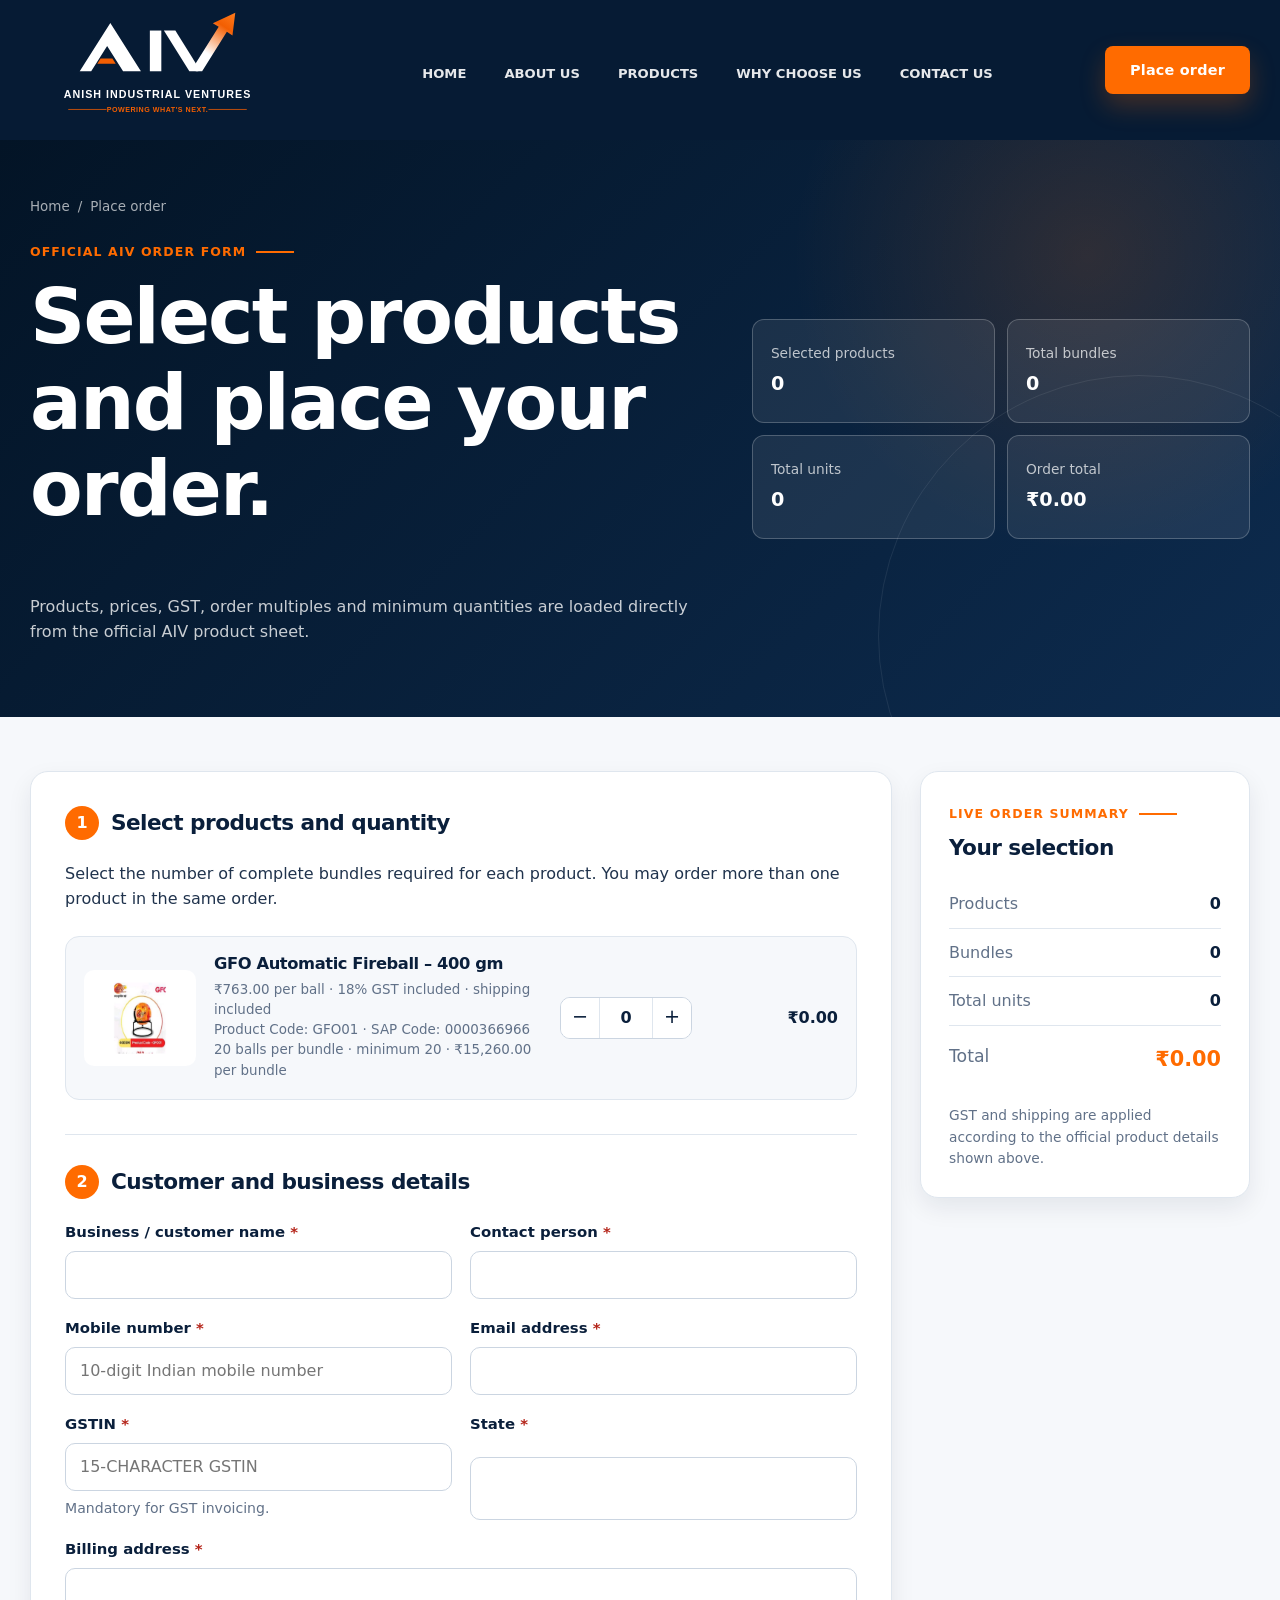
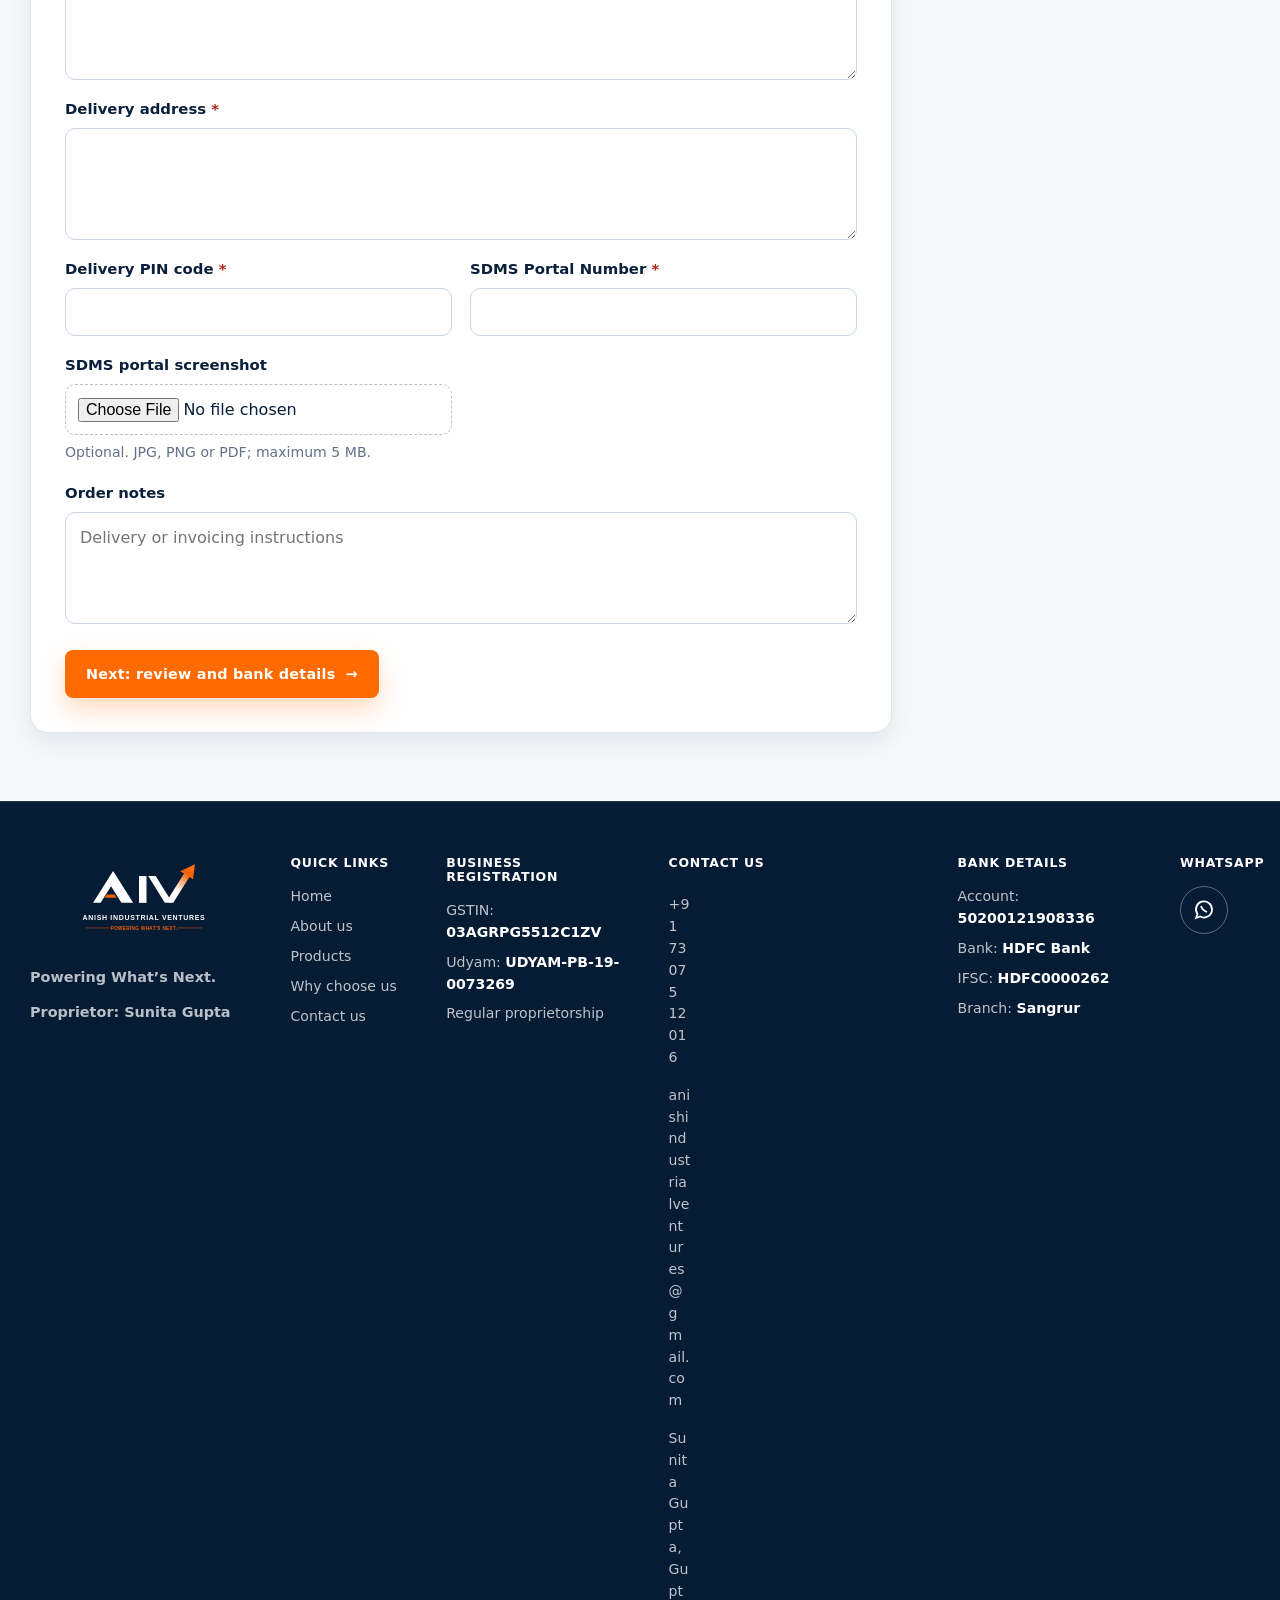
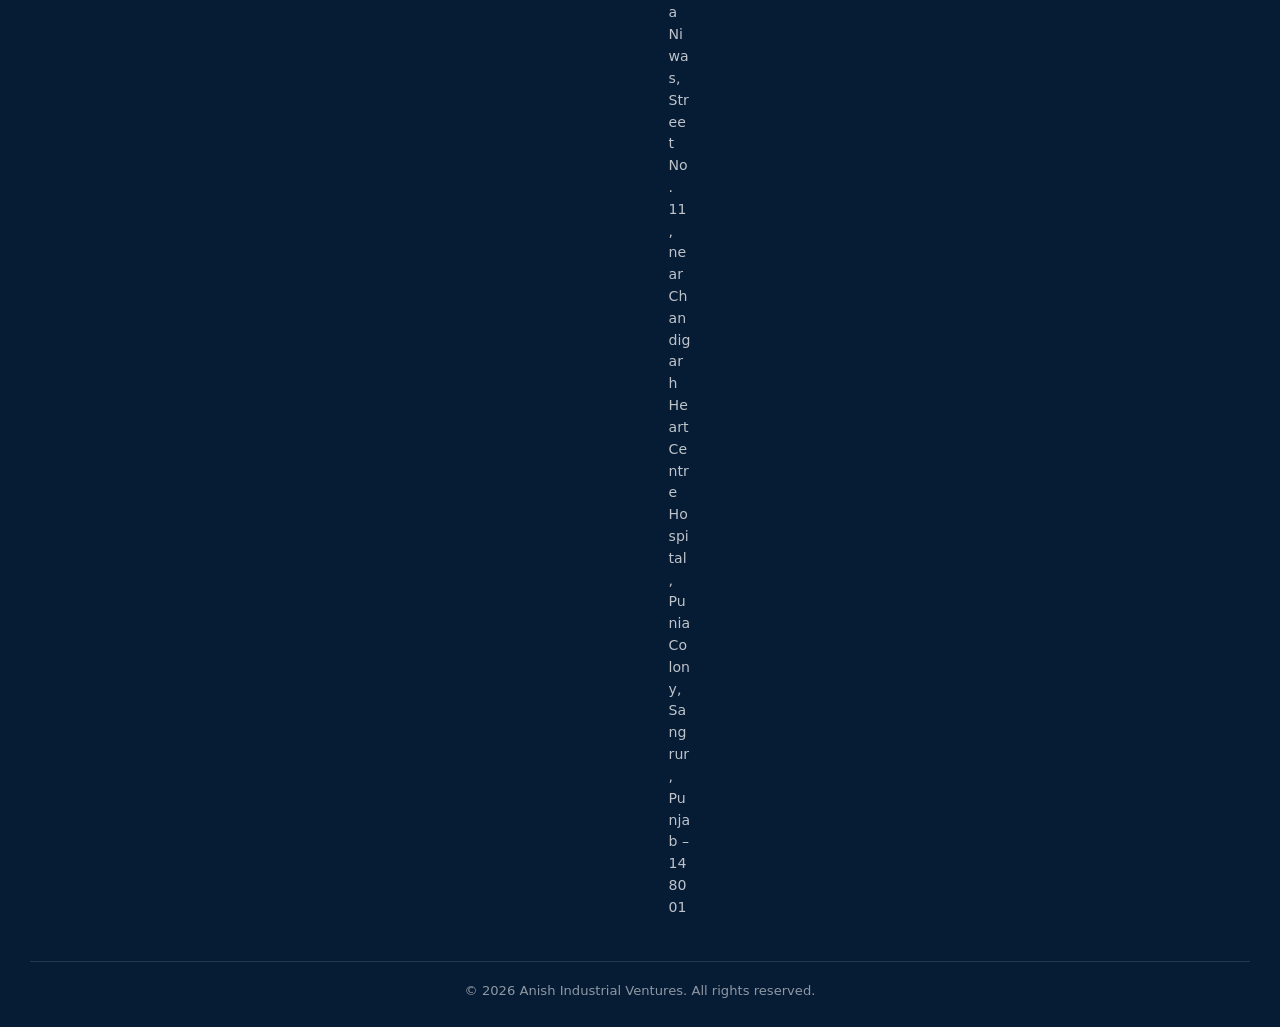
==== commit 0eb5fa08: "Add files via upload" ====
--- a/order.html
+++ b/order.html
@@ -63,7 +63,8 @@
                 <div class="field field--full"><label for="billing-address">Billing address <span>*</span></label><textarea id="billing-address" name="billingAddress" autocomplete="billing street-address" required maxlength="500"></textarea></div>
                 <div class="field field--full"><label for="delivery-address">Delivery address <span>*</span></label><textarea id="delivery-address" name="deliveryAddress" autocomplete="shipping street-address" required maxlength="500"></textarea></div>
                 <div class="field"><label for="pincode">Delivery PIN code <span>*</span></label><input id="pincode" name="pincode" inputmode="numeric" pattern="[0-9]{6}" required maxlength="6"></div>
-                <div class="field"><label for="purchase-order">Purchase order reference</label><input id="purchase-order" name="purchaseOrderReference" maxlength="100"></div>
+                <div class="field"><label for="sdms-portal-number">SDMS Portal Number <span>*</span></label><input id="sdms-portal-number" name="sdmsPortalNumber" required maxlength="100"></div>
+                <div class="field"><label for="sdms-screenshot">SDMS portal screenshot</label><input id="sdms-screenshot" name="sdmsScreenshot" type="file" accept="image/png,image/jpeg,application/pdf"><small>Optional. JPG, PNG or PDF; maximum 5 MB.</small></div>
                 <div class="field field--full"><label for="notes">Order notes</label><textarea id="notes" name="notes" maxlength="600" placeholder="Delivery or invoicing instructions"></textarea></div>
               </div>
               <div class="status-message" data-customer-status role="alert" aria-live="polite" hidden></div>
@@ -94,6 +95,11 @@
             </div>
 
             <form id="confirmation-form" novalidate>
+              <div class="field upload-field upload-field--required">
+                <label for="payment-screenshot">Payment screenshot <span>*</span></label>
+                <input id="payment-screenshot" name="paymentScreenshot" type="file" accept="image/png,image/jpeg,application/pdf" required>
+                <small>Mandatory. Upload the bank-transfer screenshot or payment receipt (JPG, PNG or PDF; maximum 5 MB).</small>
+              </div>
               <label class="checkbox-field confirm-checkbox"><input type="checkbox" name="orderConsent" required><span>I have reviewed the selected products, bank details and total payable. I confirm that AIV may record this order for processing.</span></label>
               <div class="button-row form-action-row"><button class="button button--primary" type="submit" data-confirm-order>Confirm order and generate reference</button><button class="button button--outline" type="button" data-edit-order>Edit details</button></div>
             </form>
@@ -102,7 +108,7 @@
             <div class="success-panel" data-success-panel hidden>
               <h3>Order recorded successfully</h3>
               <p>Your AIV Order Reference is <strong data-success-order-id></strong>.</p>
-              <p>Total payable: <strong data-success-total></strong>. Use the Order Reference in your bank-transfer remarks. AIV will process the order after payment verification.</p>
+              <p>Total payable: <strong data-success-total></strong>. AIV will verify the uploaded payment proof and process the order.</p>
               <a class="button button--outline" href="#" target="_blank" rel="noopener noreferrer" data-success-whatsapp>Share order on WhatsApp</a>
             </div>
           </section>
@@ -127,7 +133,8 @@
       <div class="footer-brand"><img src="assets/logo.svg" alt="Anish Industrial Ventures" width="390" height="92"><p data-tagline>Powering What’s Next.</p><p class="footer-legal">Proprietor: <span data-proprietor-name>Sunita Gupta</span></p></div>
       <div class="footer-column"><h3>Quick links</h3><a href="index.html">Home</a><a href="index.html#about">About us</a><a href="index.html#products">Products</a><a href="index.html#why-aiv">Why choose us</a><a href="index.html#contact">Contact us</a></div>
       <div class="footer-column"><h3>Business registration</h3><span>GSTIN: <strong data-gstin>03AGRPG5512C1ZV</strong></span><span>Udyam: <strong data-udyam>UDYAM-PB-19-0073269</strong></span><span>Regular proprietorship</span></div>
-      <div class="footer-column"><h3>Contact us</h3><div class="footer-contact-row"><a data-phone-link data-phone>+91 73075 12016</a></div><div class="footer-contact-row"><a data-email-link data-email>anishindustrialventures@gmail.com</a></div><div class="footer-contact-row"><span data-address></span></div></div>
+      <div class="footer-column footer-column--contact"><h3>Contact us</h3><div class="footer-contact-row"><a data-phone-link data-phone>+91 73075 12016</a></div><div class="footer-contact-row"><a data-email-link data-email>anishindustrialventures@gmail.com</a></div><div class="footer-contact-row"><span data-address></span></div></div>
+      <div class="footer-column footer-column--bank"><h3>Bank details</h3><span>Account: <strong>50200121908336</strong></span><span>Bank: <strong>HDFC Bank</strong></span><span>IFSC: <strong>HDFC0000262</strong></span><span>Branch: <strong>Sangrur</strong></span></div>
       <div class="footer-column"><h3>WhatsApp</h3><a class="whatsapp-icon" href="#" data-whatsapp-link aria-label="WhatsApp AIV"><svg viewBox="0 0 24 24" stroke-width="1.8"><path d="M20 11.5a8 8 0 0 1-11.8 7L4 20l1.5-4A8 8 0 1 1 20 11.5Z"/><path d="M9 8c1 3 3 5 6 6"/></svg></a></div>
     </div>
     <div class="container footer-bottom">© <span data-year></span> <span data-company-name>Anish Industrial Ventures</span>. All rights reserved.</div>
--- a/css/styles.css
+++ b/css/styles.css
@@ -2615,3 +2615,29 @@
     align-items: stretch;
   }
 }
+
+
+/* AIV revision: responsive product title, compact overview, footer and uploads */
+@media (min-width: 1100px) {
+  .product-hero__content h1 { white-space: nowrap; font-size: clamp(2.7rem, 4.1vw, 4.75rem); letter-spacing: -0.045em; }
+  .product-hero__grid { grid-template-columns: minmax(0, 1.28fr) minmax(360px, .72fr); }
+}
+.product-code-row--stacked { display: grid; gap: .35rem; margin-top: 1.25rem; }
+.product-code-row--stacked > span { display: flex; justify-content: space-between; gap: 1rem; padding: .65rem .8rem; border-bottom: 1px solid rgba(6,27,52,.1); }
+.product-code-row--stacked > span b { color: var(--navy); }
+.upload-field { margin: 1.25rem 0; padding: 1rem; border: 1px solid rgba(6,27,52,.14); border-radius: 14px; background: #f8fafc; }
+.upload-field input[type="file"], .field input[type="file"] { width: 100%; padding: .75rem; border: 1px dashed rgba(6,27,52,.28); border-radius: 10px; background: #fff; }
+.footer-grid--business { grid-template-columns: minmax(190px,1.2fr) minmax(120px,.65fr) minmax(185px,1fr) minmax(245px,1.35fr) minmax(190px,1fr) 70px; gap: 2rem; align-items: start; }
+.footer-column, .footer-contact-row { min-width: 0; }
+.footer-column--contact a, .footer-column--contact span { overflow-wrap: anywhere; word-break: normal; white-space: normal; }
+.footer-column--contact { min-width: 245px; }
+.footer-column--bank strong { display: inline; }
+@media (max-width: 1180px) {
+  .footer-grid--business { grid-template-columns: repeat(3, minmax(0,1fr)); }
+  .footer-column--contact { min-width: 0; }
+}
+@media (max-width: 760px) {
+  .footer-grid--business { grid-template-columns: 1fr; }
+  .product-hero__content h1 { white-space: normal; }
+  .product-code-row--stacked > span { flex-direction: column; gap: .15rem; }
+}
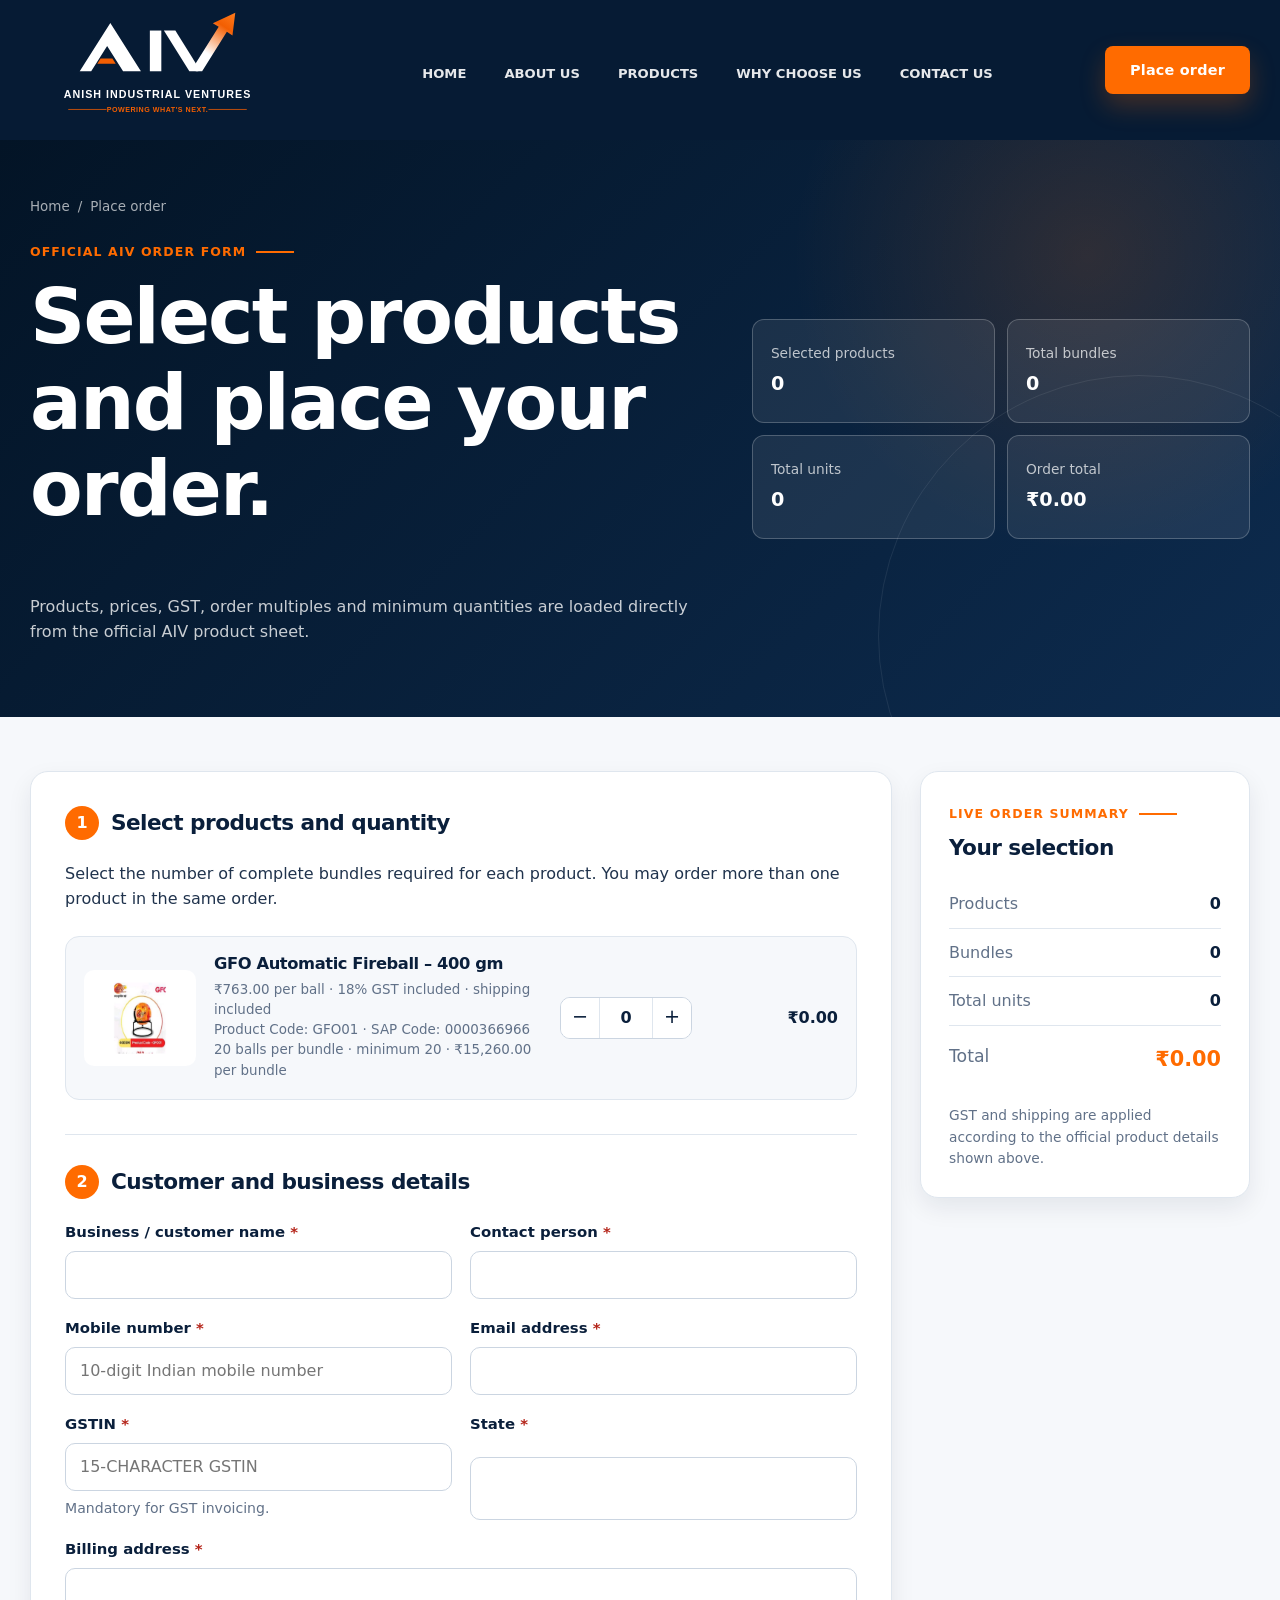
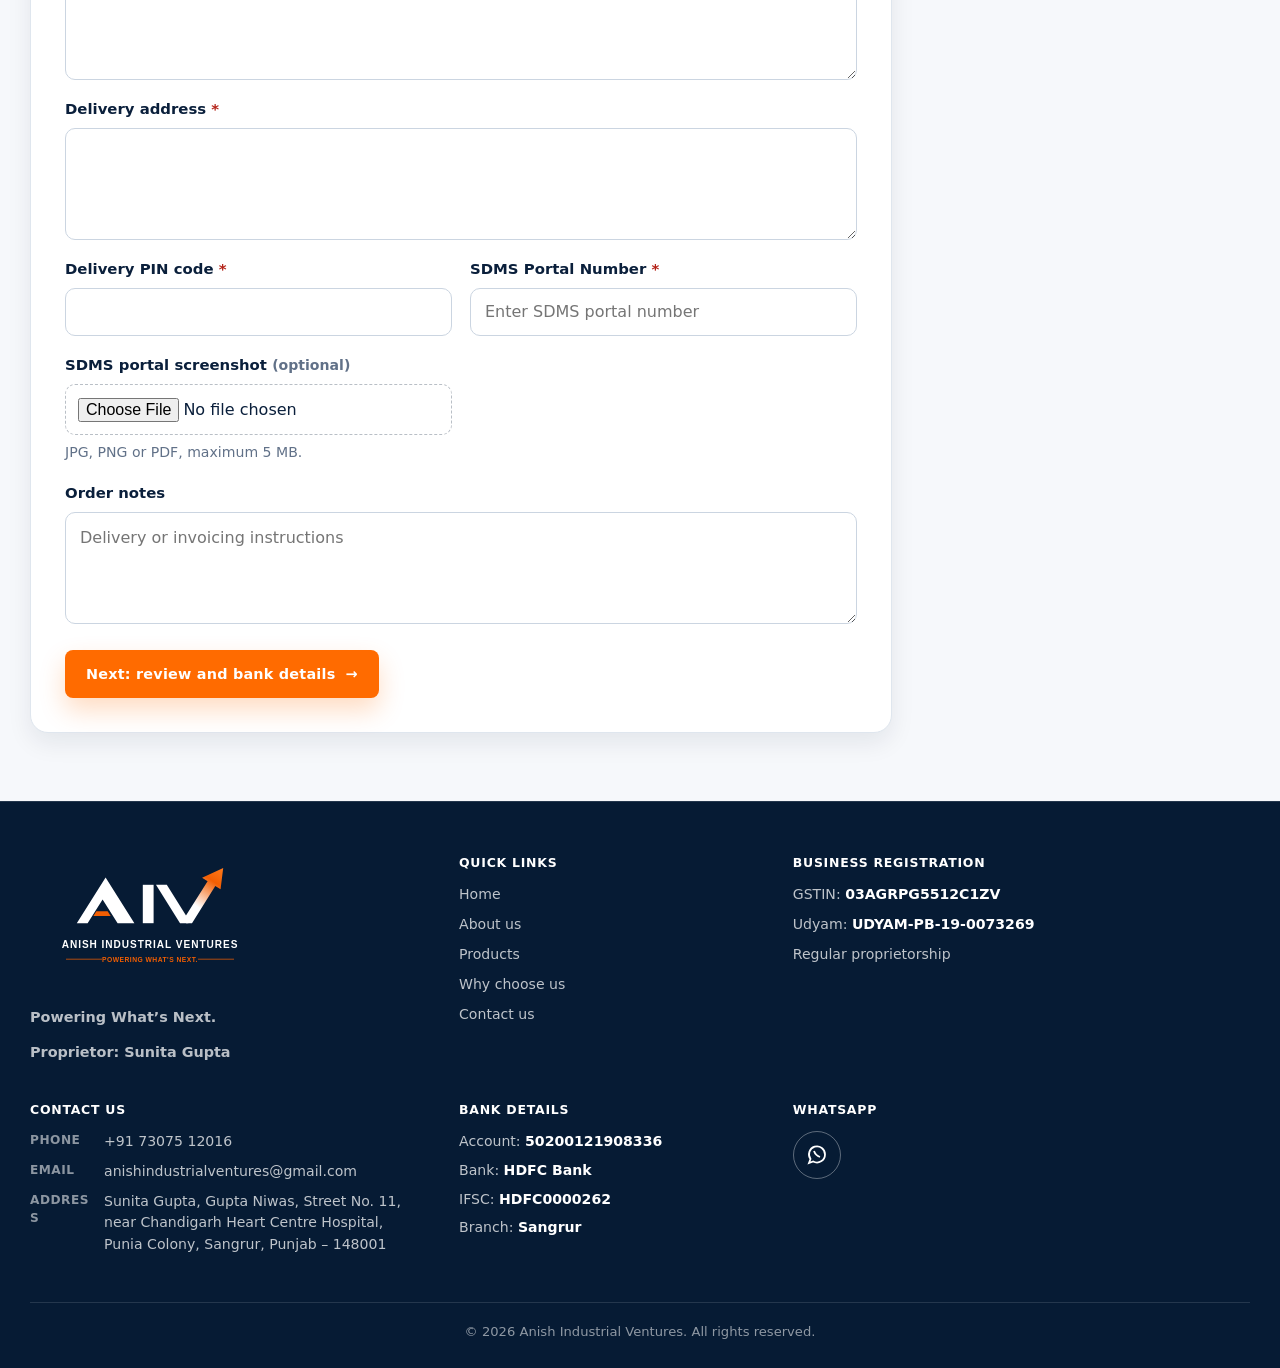
==== commit 5076cab1: "Add files via upload" ====
--- a/order.html
+++ b/order.html
@@ -1,143 +1,165 @@
-<!doctype html>
+<!DOCTYPE html>
+
 <html lang="en">
 <head>
-  <meta charset="utf-8">
-  <meta name="viewport" content="width=device-width, initial-scale=1">
-  <meta name="description" content="Place a product order with Anish Industrial Ventures.">
-  <meta name="theme-color" content="#061B34">
-  <title>Place Order | AIV</title>
-  <link rel="icon" href="assets/favicon.svg" type="image/svg+xml">
-  <link rel="stylesheet" href="css/styles.css">
-  <script src="js/site-config.js" defer></script>
-  <script src="js/common.js" defer></script>
-  <script src="js/order.js" defer></script>
+<meta charset="utf-8"/>
+<meta content="width=device-width, initial-scale=1" name="viewport"/>
+<meta content="Place a product order with Anish Industrial Ventures." name="description"/>
+<meta content="#061B34" name="theme-color"/>
+<title>Place Order | AIV</title>
+<link href="assets/favicon.svg" rel="icon" type="image/svg+xml"/>
+<link href="css/styles.css" rel="stylesheet"/>
+<script defer="" src="js/site-config.js"></script>
+<script defer="" src="js/common.js"></script>
+<script defer="" src="js/order.js"></script>
 </head>
 <body>
-  <header class="site-header">
-    <div class="container header-inner">
-      <a class="logo" href="index.html" aria-label="Anish Industrial Ventures home"><img src="assets/logo.svg" alt="Anish Industrial Ventures" width="390" height="92"></a>
-      <nav class="desktop-nav" aria-label="Primary navigation"><a href="index.html">Home</a><a href="index.html#about">About us</a><a href="index.html#products">Products</a><a href="index.html#why-aiv">Why choose us</a><a href="index.html#contact">Contact us</a></nav>
-      <a class="button button--primary header-cta" href="order.html" aria-current="page">Place order</a>
-      <button class="menu-toggle" type="button" aria-expanded="false" aria-label="Open navigation" data-menu-toggle><span></span></button>
-    </div>
-    <nav class="mobile-menu" aria-label="Mobile navigation" data-mobile-menu><a href="index.html">Home</a><a href="index.html#about">About us</a><a href="index.html#products">Products</a><a href="index.html#why-aiv">Why choose us</a><a href="index.html#contact">Contact us</a><a class="button button--primary" href="order.html">Place order</a></nav>
-  </header>
+<header class="site-header">
+<div class="container header-inner">
+<a aria-label="Anish Industrial Ventures home" class="logo" href="index.html"><img alt="Anish Industrial Ventures" height="92" src="assets/logo.svg" width="390"/></a>
+<nav aria-label="Primary navigation" class="desktop-nav"><a href="index.html">Home</a><a href="index.html#about">About us</a><a href="index.html#products">Products</a><a href="index.html#why-aiv">Why choose us</a><a href="index.html#contact">Contact us</a></nav>
+<a aria-current="page" class="button button--primary header-cta" href="order.html">Place order</a>
+<button aria-expanded="false" aria-label="Open navigation" class="menu-toggle" data-menu-toggle="" type="button"><span></span></button>
+</div>
+<nav aria-label="Mobile navigation" class="mobile-menu" data-mobile-menu=""><a href="index.html">Home</a><a href="index.html#about">About us</a><a href="index.html#products">Products</a><a href="index.html#why-aiv">Why choose us</a><a href="index.html#contact">Contact us</a><a class="button button--primary" href="order.html">Place order</a></nav>
+</header>
+<main>
+<section class="page-hero page-hero--compact">
+<div class="container page-hero__inner">
+<div>
+<div class="breadcrumbs"><a href="index.html">Home</a><span>/</span><span>Place order</span></div>
+<span class="eyebrow">Official AIV order form</span>
+<h1>Select products and place your order.</h1>
+<p>Products, prices, GST, order multiples and minimum quantities are loaded directly from the official AIV product sheet.</p>
+</div>
+<div aria-label="Order summary" class="order-hero-facts">
+<div><span>Selected products</span><strong data-total-product-lines="">0</strong></div>
+<div><span>Total bundles</span><strong data-total-bundles="">0</strong></div>
+<div><span>Total units</span><strong data-total-units="">0</strong></div>
+<div><span>Order total</span><strong data-order-total="">₹0</strong></div>
+</div>
+</div>
+</section>
+<section class="section section--alt order-section">
+<div class="container order-layout">
+<div>
+<form class="order-panel" id="customer-form" novalidate="">
+<div class="form-section">
+<div class="form-section__title"><span>1</span><h2>Select products and quantity</h2></div>
+<p>Select the number of complete bundles required for each product. You may order more than one product in the same order.</p>
+<div class="order-products-list" data-order-products=""><p>Loading products…</p></div>
+</div>
+<div class="form-section">
+<div class="form-section__title"><span>2</span><h2>Customer and business details</h2></div>
+<div class="form-grid">
+<div class="field"><label for="business-name">Business / customer name <span>*</span></label><input autocomplete="organization" id="business-name" maxlength="120" name="businessName" required=""/></div>
+<div class="field"><label for="contact-person">Contact person <span>*</span></label><input autocomplete="name" id="contact-person" maxlength="100" name="contactPerson" required=""/></div>
+<div class="field"><label for="phone">Mobile number <span>*</span></label><input autocomplete="tel" id="phone" inputmode="numeric" maxlength="14" name="phone" placeholder="10-digit Indian mobile number" required=""/></div>
+<div class="field"><label for="email">Email address <span>*</span></label><input autocomplete="email" id="email" maxlength="160" name="email" required="" type="email"/></div>
+<div class="field"><label for="gstin">GSTIN <span>*</span></label><input autocomplete="off" id="gstin" maxlength="15" name="gstin" placeholder="15-character GSTIN" required="" style="text-transform:uppercase"/><small>Mandatory for GST invoicing.</small></div>
+<div class="field"><label for="state">State <span>*</span></label><input autocomplete="address-level1" id="state" maxlength="80" name="state" required=""/></div>
+<div class="field field--full"><label for="billing-address">Billing address <span>*</span></label><textarea autocomplete="billing street-address" id="billing-address" maxlength="500" name="billingAddress" required=""></textarea></div>
+<div class="field field--full"><label for="delivery-address">Delivery address <span>*</span></label><textarea autocomplete="shipping street-address" id="delivery-address" maxlength="500" name="deliveryAddress" required=""></textarea></div>
+<div class="field"><label for="pincode">Delivery PIN code <span>*</span></label><input id="pincode" inputmode="numeric" maxlength="6" name="pincode" pattern="[0-9]{6}" required=""/></div><div class="field"><label for="sdms-portal-number">SDMS Portal Number <span>*</span></label><input autocomplete="off" id="sdms-portal-number" maxlength="100" name="sdmsPortalNumber" placeholder="Enter SDMS portal number" required=""/></div><div class="field"><label for="sdms-screenshot">SDMS portal screenshot <small>(optional)</small></label><input accept="image/jpeg,image/png,application/pdf" id="sdms-screenshot" name="sdmsScreenshot" type="file"/><small>JPG, PNG or PDF, maximum 5 MB.</small></div>
 
-  <main>
-    <section class="page-hero page-hero--compact">
-      <div class="container page-hero__inner">
-        <div>
-          <div class="breadcrumbs"><a href="index.html">Home</a><span>/</span><span>Place order</span></div>
-          <span class="eyebrow">Official AIV order form</span>
-          <h1>Select products and place your order.</h1>
-          <p>Products, prices, GST, order multiples and minimum quantities are loaded directly from the official AIV product sheet.</p>
-        </div>
-        <div class="order-hero-facts" aria-label="Order summary">
-          <div><span>Selected products</span><strong data-total-product-lines>0</strong></div>
-          <div><span>Total bundles</span><strong data-total-bundles>0</strong></div>
-          <div><span>Total units</span><strong data-total-units>0</strong></div>
-          <div><span>Order total</span><strong data-order-total>₹0</strong></div>
-        </div>
-      </div>
-    </section>
-
-    <section class="section section--alt order-section">
-      <div class="container order-layout">
-        <div>
-          <form id="customer-form" class="order-panel" novalidate>
-            <div class="form-section">
-              <div class="form-section__title"><span>1</span><h2>Select products and quantity</h2></div>
-              <p>Select the number of complete bundles required for each product. You may order more than one product in the same order.</p>
-              <div class="order-products-list" data-order-products><p>Loading products…</p></div>
-            </div>
-
-            <div class="form-section">
-              <div class="form-section__title"><span>2</span><h2>Customer and business details</h2></div>
-              <div class="form-grid">
-                <div class="field"><label for="business-name">Business / customer name <span>*</span></label><input id="business-name" name="businessName" autocomplete="organization" required maxlength="120"></div>
-                <div class="field"><label for="contact-person">Contact person <span>*</span></label><input id="contact-person" name="contactPerson" autocomplete="name" required maxlength="100"></div>
-                <div class="field"><label for="phone">Mobile number <span>*</span></label><input id="phone" name="phone" inputmode="numeric" autocomplete="tel" placeholder="10-digit Indian mobile number" required maxlength="14"></div>
-                <div class="field"><label for="email">Email address <span>*</span></label><input id="email" name="email" type="email" autocomplete="email" required maxlength="160"></div>
-                <div class="field"><label for="gstin">GSTIN <span>*</span></label><input id="gstin" name="gstin" autocomplete="off" placeholder="15-character GSTIN" required maxlength="15" style="text-transform:uppercase"><small>Mandatory for GST invoicing.</small></div>
-                <div class="field"><label for="state">State <span>*</span></label><input id="state" name="state" autocomplete="address-level1" required maxlength="80"></div>
-                <div class="field field--full"><label for="billing-address">Billing address <span>*</span></label><textarea id="billing-address" name="billingAddress" autocomplete="billing street-address" required maxlength="500"></textarea></div>
-                <div class="field field--full"><label for="delivery-address">Delivery address <span>*</span></label><textarea id="delivery-address" name="deliveryAddress" autocomplete="shipping street-address" required maxlength="500"></textarea></div>
-                <div class="field"><label for="pincode">Delivery PIN code <span>*</span></label><input id="pincode" name="pincode" inputmode="numeric" pattern="[0-9]{6}" required maxlength="6"></div>
-                <div class="field"><label for="sdms-portal-number">SDMS Portal Number <span>*</span></label><input id="sdms-portal-number" name="sdmsPortalNumber" required maxlength="100"></div>
-                <div class="field"><label for="sdms-screenshot">SDMS portal screenshot</label><input id="sdms-screenshot" name="sdmsScreenshot" type="file" accept="image/png,image/jpeg,application/pdf"><small>Optional. JPG, PNG or PDF; maximum 5 MB.</small></div>
-                <div class="field field--full"><label for="notes">Order notes</label><textarea id="notes" name="notes" maxlength="600" placeholder="Delivery or invoicing instructions"></textarea></div>
-              </div>
-              <div class="status-message" data-customer-status role="alert" aria-live="polite" hidden></div>
-              <div class="button-row form-action-row"><button class="button button--primary" type="submit" data-next-review>Next: review and bank details <span aria-hidden="true">→</span></button></div>
-            </div>
-          </form>
-
-          <section class="order-panel payment-step" data-payment-step hidden>
-            <div class="form-section__title"><span>3</span><h2>Review and confirm order</h2></div>
-            <div class="review-box">
-              <div class="review-box__header"><span>Order reference</span><strong data-order-id>Generated after confirmation</strong></div>
-              <div data-review-items></div>
-              <div class="review-line"><span>Selected product lines</span><strong data-total-product-lines>0</strong></div>
-              <div class="review-line"><span>Total bundles</span><strong data-total-bundles>0</strong></div>
-              <div class="review-line"><span>Total units</span><strong data-total-units>0</strong></div>
-              <div class="review-line"><span>GST</span><strong>Included as shown per product</strong></div>
-              <div class="review-line"><span>Shipping</span><strong data-shipping-status>As applicable</strong></div>
-              <div class="review-line review-line--total"><span>Total payable</span><strong data-order-total>₹0</strong></div>
-            </div>
-
-            <p class="payment-instruction" data-payment-instructions></p>
-            <div class="bank-details bank-details--full">
-              <div class="bank-row"><span>Account name</span><strong data-bank-account-name>Anish Industrial Ventures</strong></div>
-              <div class="bank-row"><span>Bank name</span><strong data-bank-name>HDFC Bank</strong></div>
-              <div class="bank-row"><span>Account number</span><strong data-bank-account-number>50200121908336</strong></div>
-              <div class="bank-row"><span>IFSC</span><strong data-bank-ifsc>HDFC0000262</strong></div>
-              <div class="bank-row"><span>Branch</span><strong data-bank-branch>Sangrur</strong></div>
-            </div>
-
-            <form id="confirmation-form" novalidate>
-              <div class="field upload-field upload-field--required">
-                <label for="payment-screenshot">Payment screenshot <span>*</span></label>
-                <input id="payment-screenshot" name="paymentScreenshot" type="file" accept="image/png,image/jpeg,application/pdf" required>
-                <small>Mandatory. Upload the bank-transfer screenshot or payment receipt (JPG, PNG or PDF; maximum 5 MB).</small>
-              </div>
-              <label class="checkbox-field confirm-checkbox"><input type="checkbox" name="orderConsent" required><span>I have reviewed the selected products, bank details and total payable. I confirm that AIV may record this order for processing.</span></label>
-              <div class="button-row form-action-row"><button class="button button--primary" type="submit" data-confirm-order>Confirm order and generate reference</button><button class="button button--outline" type="button" data-edit-order>Edit details</button></div>
-            </form>
-
-            <div class="status-message" data-order-status role="alert" aria-live="polite" hidden></div>
-            <div class="success-panel" data-success-panel hidden>
-              <h3>Order recorded successfully</h3>
-              <p>Your AIV Order Reference is <strong data-success-order-id></strong>.</p>
-              <p>Total payable: <strong data-success-total></strong>. AIV will verify the uploaded payment proof and process the order.</p>
-              <a class="button button--outline" href="#" target="_blank" rel="noopener noreferrer" data-success-whatsapp>Share order on WhatsApp</a>
-            </div>
-          </section>
-        </div>
-
-        <aside class="order-summary-card">
-          <span class="eyebrow">Live order summary</span>
-          <h2>Your selection</h2>
-          <div class="summary-stat"><span>Products</span><strong data-total-product-lines>0</strong></div>
-          <div class="summary-stat"><span>Bundles</span><strong data-total-bundles>0</strong></div>
-          <div class="summary-stat"><span>Total units</span><strong data-total-units>0</strong></div>
-          <div class="summary-stat summary-stat--total"><span>Total</span><strong data-order-total>₹0</strong></div>
-          <p>GST and shipping are applied according to the official product details shown above.</p>
-        </aside>
-      </div>
-    </section>
-    <iframe id="aiv-order-target" name="aiv-order-target" title="Order submission response" hidden></iframe>
-  </main>
-
-  <footer class="site-footer">
-    <div class="container footer-grid footer-grid--business">
-      <div class="footer-brand"><img src="assets/logo.svg" alt="Anish Industrial Ventures" width="390" height="92"><p data-tagline>Powering What’s Next.</p><p class="footer-legal">Proprietor: <span data-proprietor-name>Sunita Gupta</span></p></div>
-      <div class="footer-column"><h3>Quick links</h3><a href="index.html">Home</a><a href="index.html#about">About us</a><a href="index.html#products">Products</a><a href="index.html#why-aiv">Why choose us</a><a href="index.html#contact">Contact us</a></div>
-      <div class="footer-column"><h3>Business registration</h3><span>GSTIN: <strong data-gstin>03AGRPG5512C1ZV</strong></span><span>Udyam: <strong data-udyam>UDYAM-PB-19-0073269</strong></span><span>Regular proprietorship</span></div>
-      <div class="footer-column footer-column--contact"><h3>Contact us</h3><div class="footer-contact-row"><a data-phone-link data-phone>+91 73075 12016</a></div><div class="footer-contact-row"><a data-email-link data-email>anishindustrialventures@gmail.com</a></div><div class="footer-contact-row"><span data-address></span></div></div>
-      <div class="footer-column footer-column--bank"><h3>Bank details</h3><span>Account: <strong>50200121908336</strong></span><span>Bank: <strong>HDFC Bank</strong></span><span>IFSC: <strong>HDFC0000262</strong></span><span>Branch: <strong>Sangrur</strong></span></div>
-      <div class="footer-column"><h3>WhatsApp</h3><a class="whatsapp-icon" href="#" data-whatsapp-link aria-label="WhatsApp AIV"><svg viewBox="0 0 24 24" stroke-width="1.8"><path d="M20 11.5a8 8 0 0 1-11.8 7L4 20l1.5-4A8 8 0 1 1 20 11.5Z"/><path d="M9 8c1 3 3 5 6 6"/></svg></a></div>
-    </div>
-    <div class="container footer-bottom">© <span data-year></span> <span data-company-name>Anish Industrial Ventures</span>. All rights reserved.</div>
-  </footer>
+<div class="field field--full"><label for="notes">Order notes</label><textarea id="notes" maxlength="600" name="notes" placeholder="Delivery or invoicing instructions"></textarea></div>
+</div>
+<div aria-live="polite" class="status-message" data-customer-status="" hidden="" role="alert"></div>
+<div class="button-row form-action-row"><button class="button button--primary" data-next-review="" type="submit">Next: review and bank details <span aria-hidden="true">→</span></button></div>
+</div>
+</form>
+<section class="order-panel payment-step" data-payment-step="" hidden="">
+<div class="form-section__title"><span>3</span><h2>Review and confirm order</h2></div>
+<div class="review-box">
+<div class="review-box__header"><span>Order reference</span><strong data-order-id="">Generated after confirmation</strong></div>
+<div data-review-items=""></div>
+<div class="review-line"><span>Selected product lines</span><strong data-total-product-lines="">0</strong></div>
+<div class="review-line"><span>Total bundles</span><strong data-total-bundles="">0</strong></div>
+<div class="review-line"><span>Total units</span><strong data-total-units="">0</strong></div>
+<div class="review-line"><span>GST</span><strong>Included as shown per product</strong></div>
+<div class="review-line"><span>Shipping</span><strong data-shipping-status="">As applicable</strong></div>
+<div class="review-line review-line--total"><span>Total payable</span><strong data-order-total="">₹0</strong></div>
+</div>
+<p class="payment-instruction" data-payment-instructions=""></p>
+<div class="bank-details bank-details--full">
+<div class="bank-row"><span>Account name</span><strong data-bank-account-name="">Anish Industrial Ventures</strong></div>
+<div class="bank-row"><span>Bank name</span><strong data-bank-name="">HDFC Bank</strong></div>
+<div class="bank-row"><span>Account number</span><strong data-bank-account-number="">50200121908336</strong></div>
+<div class="bank-row"><span>IFSC</span><strong data-bank-ifsc="">HDFC0000262</strong></div>
+<div class="bank-row"><span>Branch</span><strong data-bank-branch="">Sangrur</strong></div>
+</div>
+<form id="confirmation-form" novalidate="">
+<div class="upload-field">
+<label for="payment-screenshot">Payment screenshot <span>*</span></label>
+<input accept="image/jpeg,image/png,application/pdf" id="payment-screenshot" name="paymentScreenshot" required="" type="file"/>
+<small>Upload the bank-transfer payment proof. JPG, PNG or PDF, maximum 5 MB.</small>
+</div><label class="checkbox-field confirm-checkbox"><input name="orderConsent" required="" type="checkbox"/><span>I have reviewed the selected products, bank details and total payable. I confirm that AIV may record this order for processing.</span></label>
+<div class="button-row form-action-row"><button class="button button--primary" data-confirm-order="" type="submit">Confirm order and generate reference</button><button class="button button--outline" data-edit-order="" type="button">Edit details</button></div>
+</form>
+<div aria-live="polite" class="status-message" data-order-status="" hidden="" role="alert"></div>
+<div class="success-panel" data-success-panel="" hidden="">
+<h3>Order recorded successfully</h3>
+<p>Your AIV Order Reference is <strong data-success-order-id=""></strong>.</p>
+<p>Total payable: <strong data-success-total=""></strong>. Use the Order Reference in your bank-transfer remarks. AIV will process the order after payment verification.</p>
+<a class="button button--outline" data-success-whatsapp="" href="#" rel="noopener noreferrer" target="_blank">Share order on WhatsApp</a>
+</div>
+</section>
+</div>
+<aside class="order-summary-card">
+<span class="eyebrow">Live order summary</span>
+<h2>Your selection</h2>
+<div class="summary-stat"><span>Products</span><strong data-total-product-lines="">0</strong></div>
+<div class="summary-stat"><span>Bundles</span><strong data-total-bundles="">0</strong></div>
+<div class="summary-stat"><span>Total units</span><strong data-total-units="">0</strong></div>
+<div class="summary-stat summary-stat--total"><span>Total</span><strong data-order-total="">₹0</strong></div>
+<p>GST and shipping are applied according to the official product details shown above.</p>
+</aside>
+</div>
+</section>
+<iframe hidden="" id="aiv-order-target" name="aiv-order-target" title="Order submission response"></iframe>
+</main>
+<footer class="site-footer">
+<div class="container footer-grid footer-grid--business">
+<div class="footer-brand">
+<img alt="Anish Industrial Ventures" height="92" src="assets/logo.svg" width="390"/>
+<p data-tagline="">Powering What’s Next.</p>
+<p class="footer-legal">Proprietor: <span data-proprietor-name="">Sunita Gupta</span></p>
+</div>
+<div class="footer-column footer-column--links">
+<h3>Quick links</h3>
+<a href="index.html">Home</a>
+<a href="index.html#about">About us</a>
+<a href="index.html#products">Products</a>
+<a href="index.html#why-aiv">Why choose us</a>
+<a href="index.html#contact">Contact us</a>
+</div>
+<div class="footer-column footer-column--registration">
+<h3>Business registration</h3>
+<span>GSTIN: <strong data-gstin="">03AGRPG5512C1ZV</strong></span>
+<span>Udyam: <strong data-udyam="">UDYAM-PB-19-0073269</strong></span>
+<span>Regular proprietorship</span>
+</div>
+<div class="footer-column footer-column--contact">
+<h3>Contact us</h3>
+<div class="footer-contact-row"><span class="footer-contact-label">Phone</span><a data-phone="" data-phone-link="">+91 73075 12016</a></div>
+<div class="footer-contact-row"><span class="footer-contact-label">Email</span><a data-email="" data-email-link="">anishindustrialventures@gmail.com</a></div>
+<div class="footer-contact-row footer-contact-row--address"><span class="footer-contact-label">Address</span><span data-address=""></span></div>
+</div>
+<div class="footer-column footer-column--bank">
+<h3>Bank details</h3>
+<span>Account: <strong data-bank-account-number="">50200121908336</strong></span>
+<span>Bank: <strong data-bank-name="">HDFC Bank</strong></span>
+<span>IFSC: <strong data-bank-ifsc="">HDFC0000262</strong></span>
+<span>Branch: <strong data-bank-branch="">Sangrur</strong></span>
+</div>
+<div class="footer-column footer-column--whatsapp">
+<h3>WhatsApp</h3>
+<a aria-label="WhatsApp AIV" class="whatsapp-icon" data-whatsapp-link="" href="#">
+<svg stroke-width="1.8" viewbox="0 0 24 24"><path d="M20 11.5a8 8 0 0 1-11.8 7L4 20l1.5-4A8 8 0 1 1 20 11.5Z"></path><path d="M9 8c1 3 3 5 6 6"></path></svg>
+</a>
+</div>
+</div>
+<div class="container footer-bottom">© <span data-year=""></span> <span data-company-name="">Anish Industrial Ventures</span>. All rights reserved.</div>
+</footer>
 </body>
 </html>
--- a/css/styles.css
+++ b/css/styles.css
@@ -2616,28 +2616,248 @@
   }
 }
 
-
-/* AIV revision: responsive product title, compact overview, footer and uploads */
-@media (min-width: 1100px) {
-  .product-hero__content h1 { white-space: nowrap; font-size: clamp(2.7rem, 4.1vw, 4.75rem); letter-spacing: -0.045em; }
-  .product-hero__grid { grid-template-columns: minmax(0, 1.28fr) minmax(360px, .72fr); }
-}
-.product-code-row--stacked { display: grid; gap: .35rem; margin-top: 1.25rem; }
-.product-code-row--stacked > span { display: flex; justify-content: space-between; gap: 1rem; padding: .65rem .8rem; border-bottom: 1px solid rgba(6,27,52,.1); }
-.product-code-row--stacked > span b { color: var(--navy); }
-.upload-field { margin: 1.25rem 0; padding: 1rem; border: 1px solid rgba(6,27,52,.14); border-radius: 14px; background: #f8fafc; }
-.upload-field input[type="file"], .field input[type="file"] { width: 100%; padding: .75rem; border: 1px dashed rgba(6,27,52,.28); border-radius: 10px; background: #fff; }
-.footer-grid--business { grid-template-columns: minmax(190px,1.2fr) minmax(120px,.65fr) minmax(185px,1fr) minmax(245px,1.35fr) minmax(190px,1fr) 70px; gap: 2rem; align-items: start; }
-.footer-column, .footer-contact-row { min-width: 0; }
-.footer-column--contact a, .footer-column--contact span { overflow-wrap: anywhere; word-break: normal; white-space: normal; }
-.footer-column--contact { min-width: 245px; }
-.footer-column--bank strong { display: inline; }
-@media (max-width: 1180px) {
-  .footer-grid--business { grid-template-columns: repeat(3, minmax(0,1fr)); }
-  .footer-column--contact { min-width: 0; }
-}
-@media (max-width: 760px) {
-  .footer-grid--business { grid-template-columns: 1fr; }
-  .product-hero__content h1 { white-space: normal; }
-  .product-code-row--stacked > span { flex-direction: column; gap: .15rem; }
-}
+/* AIV final audited overrides */
+
+/* Product detail page */
+.product-code-row--stacked {
+  display: grid;
+  gap: 0;
+  margin-top: 1.25rem;
+  border-top: 1px solid rgba(6, 27, 52, 0.1);
+}
+
+.product-code-row--stacked > span {
+  display: grid;
+  grid-template-columns: minmax(150px, 0.75fr) minmax(0, 1.25fr);
+  gap: 1rem;
+  align-items: start;
+  padding: 0.72rem 0;
+  border: 0;
+  border-bottom: 1px solid rgba(6, 27, 52, 0.1);
+  border-radius: 0;
+  background: transparent;
+  font-size: 0.88rem;
+}
+
+.product-code-row--stacked > span b {
+  color: var(--navy-900);
+}
+
+.product-code-row--stacked > span > span {
+  min-width: 0;
+  color: var(--muted);
+  overflow-wrap: anywhere;
+}
+
+@media (min-width: 1180px) {
+  .product-hero__grid {
+    grid-template-columns: minmax(0, 1.58fr) minmax(310px, 0.42fr);
+    gap: 44px;
+  }
+
+  .product-hero__content h1 {
+    max-width: none;
+    white-space: nowrap;
+    font-size: clamp(2.75rem, 3.75vw, 3.2rem);
+    letter-spacing: -0.04em;
+  }
+}
+
+/* File uploads */
+.upload-field {
+  display: grid;
+  gap: 0.55rem;
+  margin: 1.25rem 0;
+  padding: 1rem;
+  border: 1px solid rgba(6, 27, 52, 0.14);
+  border-radius: 14px;
+  background: #f8fafc;
+}
+
+.upload-field label {
+  color: var(--ink);
+  font-weight: 750;
+}
+
+.upload-field label span,
+.field label span {
+  color: var(--error);
+}
+
+.upload-field small,
+.field small {
+  color: var(--muted);
+}
+
+.upload-field input[type="file"],
+.field input[type="file"] {
+  width: 100%;
+  min-width: 0;
+  padding: 0.75rem;
+  border: 1px dashed rgba(6, 27, 52, 0.28);
+  border-radius: 10px;
+  background: #fff;
+}
+
+/* Independent order quantity rows */
+.order-product-row {
+  isolation: isolate;
+}
+
+.order-product-row .quantity-control {
+  flex: 0 0 auto;
+}
+
+.order-product-row .quantity-control button {
+  touch-action: manipulation;
+  user-select: none;
+}
+
+.order-product-row .quantity-control input {
+  min-width: 54px;
+}
+
+/* Footer: three balanced columns prevent contact details from collapsing. */
+.footer-grid--business {
+  display: grid;
+  grid-template-columns: minmax(220px, 1fr) minmax(175px, 0.75fr) minmax(260px, 1.2fr);
+  gap: 40px 48px;
+  align-items: start;
+  padding: 54px 0 38px;
+}
+
+.footer-grid--business > * {
+  min-width: 0;
+}
+
+.footer-brand img {
+  width: min(240px, 100%);
+  height: auto;
+}
+
+.footer-column {
+  min-width: 0;
+}
+
+.footer-column h3 {
+  margin-bottom: 14px;
+}
+
+.footer-column a,
+.footer-column span {
+  max-width: 100%;
+  word-break: normal;
+}
+
+.footer-column--registration strong,
+.footer-column--bank strong {
+  display: inline;
+  color: var(--white);
+  overflow-wrap: normal;
+  word-break: normal;
+}
+
+.footer-column--bank > span {
+  margin: 7px 0;
+}
+
+.footer-column--bank strong,
+.footer-column--contact [data-phone] {
+  white-space: nowrap;
+}
+
+.footer-column--contact {
+  min-width: 0;
+}
+
+.footer-contact-row {
+  display: grid;
+  grid-template-columns: 64px minmax(0, 1fr);
+  gap: 10px;
+  align-items: start;
+  margin: 8px 0;
+}
+
+.footer-contact-row > a,
+.footer-contact-row > span {
+  min-width: 0;
+  margin: 0;
+}
+
+.footer-contact-label {
+  color: rgba(255, 255, 255, 0.54);
+  font-size: 0.76rem !important;
+  font-weight: 700;
+  text-transform: uppercase;
+  letter-spacing: 0.04em;
+}
+
+.footer-column--contact [data-email] {
+  overflow-wrap: anywhere;
+}
+
+.footer-contact-row--address [data-address] {
+  overflow-wrap: break-word;
+  word-break: normal;
+}
+
+.footer-column--whatsapp {
+  justify-self: start;
+}
+
+@media (max-width: 980px) {
+  .footer-grid--business {
+    grid-template-columns: repeat(2, minmax(0, 1fr));
+    gap: 34px 42px;
+  }
+}
+
+@media (max-width: 640px) {
+  .footer-grid--business {
+    grid-template-columns: 1fr;
+    gap: 30px;
+    padding-top: 42px;
+  }
+
+  .footer-contact-row {
+    grid-template-columns: 58px minmax(0, 1fr);
+  }
+
+  .product-code-row--stacked > span {
+    grid-template-columns: 1fr;
+    gap: 0.2rem;
+  }
+
+  .product-hero__content h1 {
+    white-space: normal;
+  }
+}
+
+/* Prevent intrinsic image widths from expanding mobile grid tracks. */
+body {
+  overflow-x: hidden;
+}
+
+.about-grid > *,
+.value-grid > *,
+.product-grid > *,
+.product-details-grid > *,
+.order-layout > * {
+  min-width: 0;
+}
+
+@media (max-width: 700px) {
+  #about .about-media,
+  #about .about-content,
+  #about .value-grid,
+  #about .value-item {
+    width: 100%;
+    max-width: 100%;
+    min-width: 0;
+  }
+
+  #about .about-media img {
+    width: 100%;
+    height: auto;
+  }
+}
